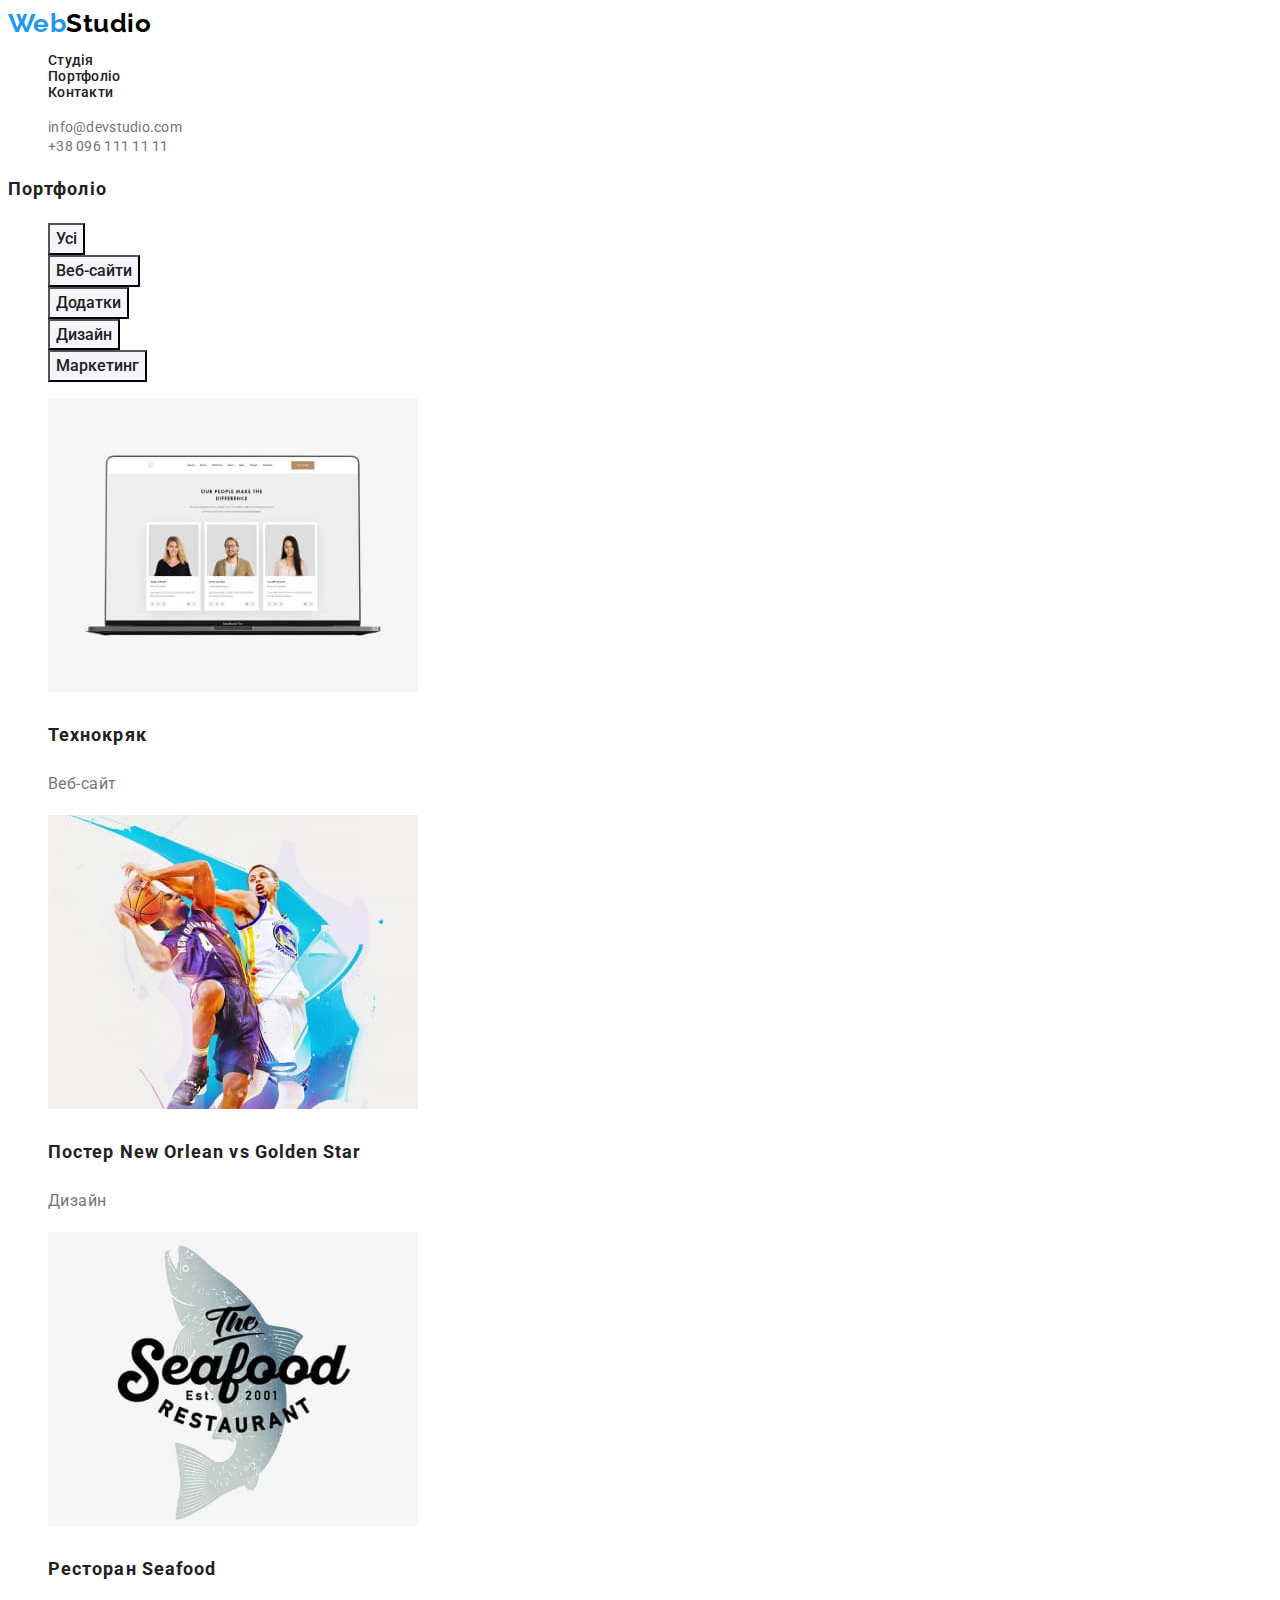
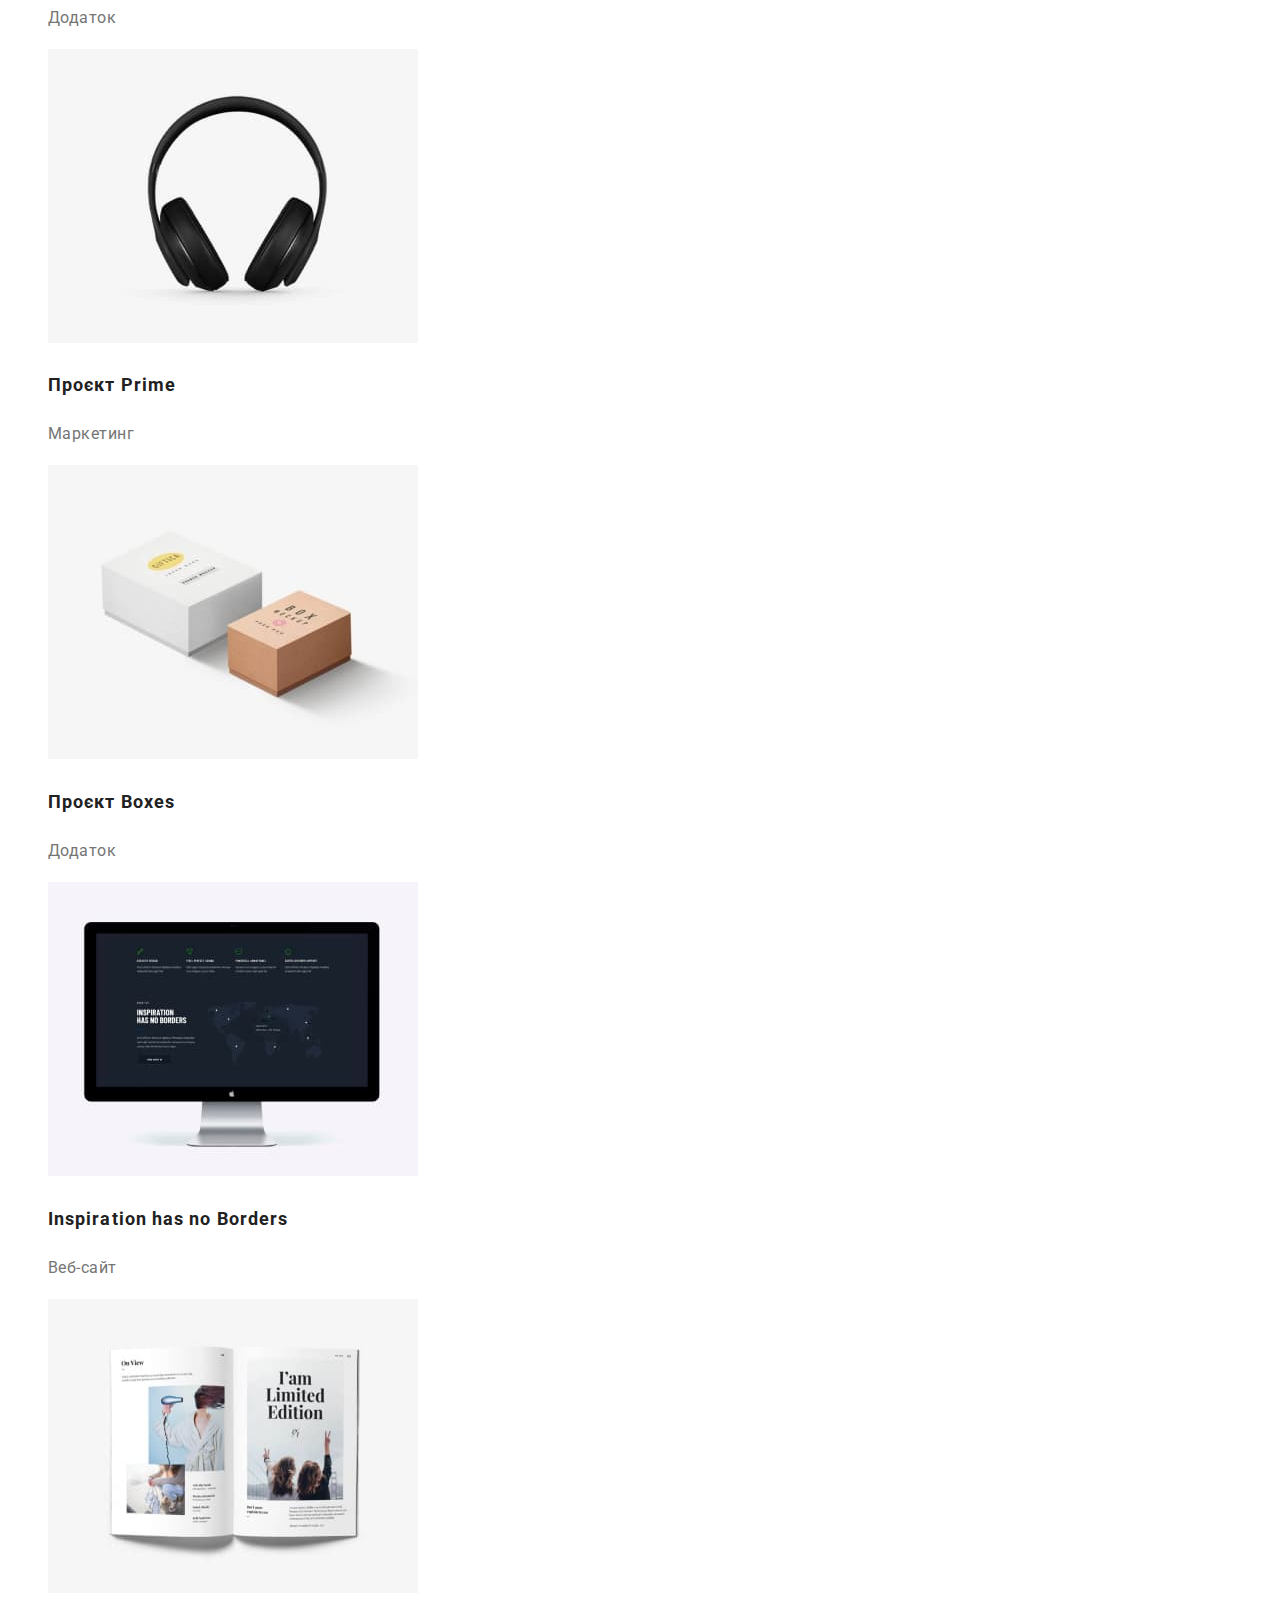
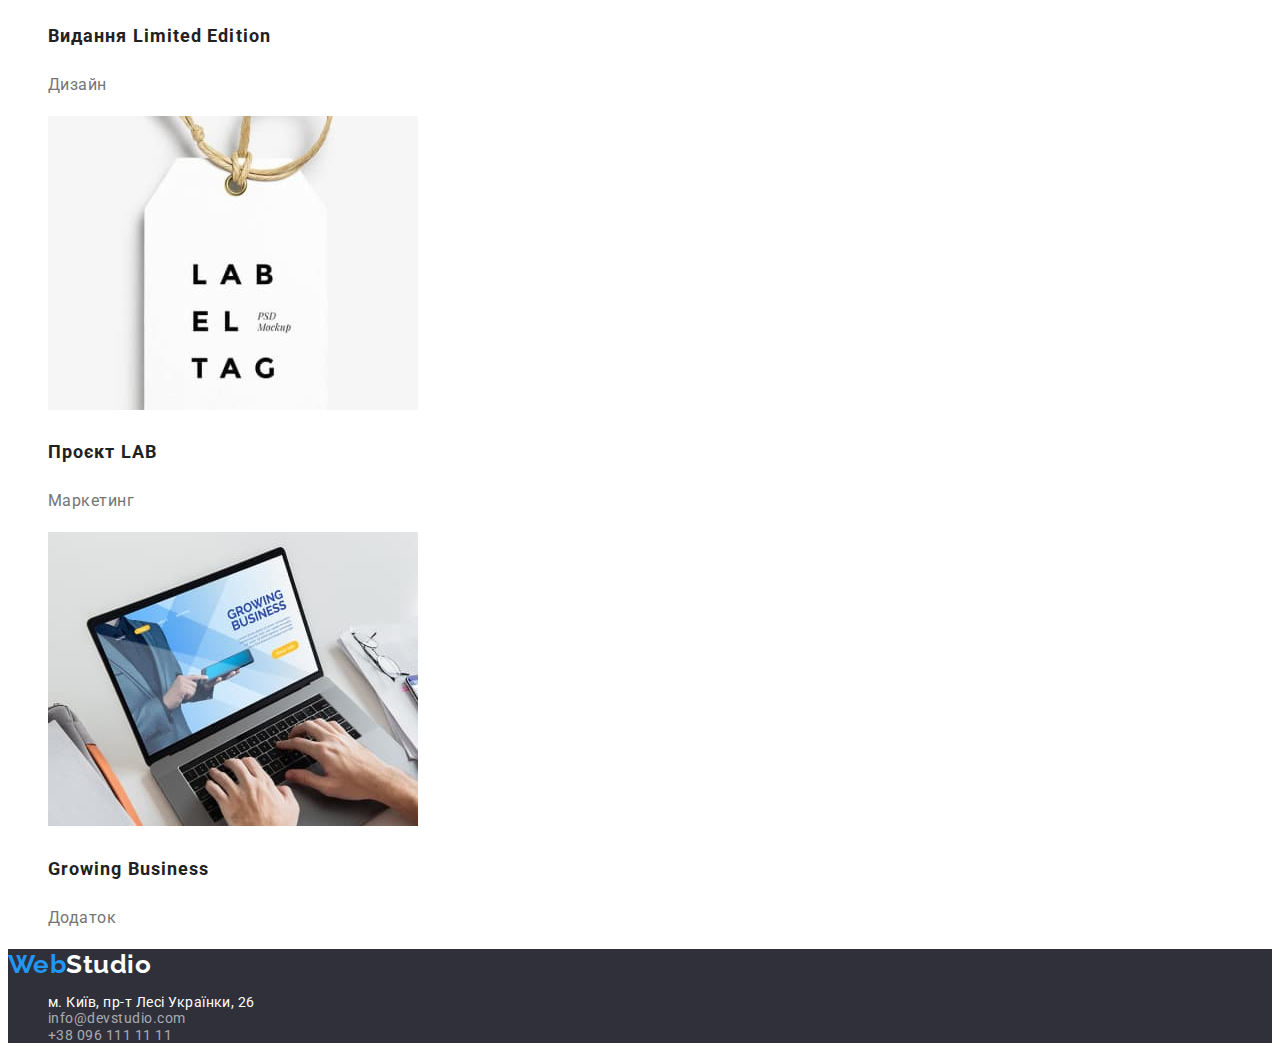
==== portfolio.html @ f053951d "creat" ====
<!DOCTYPE html>
<html lang="uk">

<head>
    <meta charset="UTF-8">
    <meta http-equiv="X-UA-Compatible" content="IE=edge">
    <meta name="viewport" content="width=device-width, initial-scale=1.0">
    <title>Portfolio</title>
    <link rel="preconnect" href="https://fonts.googleapis.com">
    <link rel="preconnect" href="https://fonts.gstatic.com" crossorigin>
    <link
        href="https://fonts.googleapis.com/css2?family=Montserrat:wght@400;700&family=Raleway:wght@700&family=Roboto:wght@400;500;700;900&display=swap"
        rel="stylesheet">
    <link rel="stylesheet" href="./css/styles.css">
</head>

<body>
    <header class="head">
        <a href="./index.html" class="link-logo link"> <span class="logo">Web</span>Studio</a>
        <nav class="nav">
            <ul class="list-style">
                <li> <a href="./index.html" class="link"> Студія </a> </li>
                <li> <a href="" class="link"> Портфоліо </a></li>
                <li> <a href="" class="link"> Контакти</a></li>
            </ul>
        </nav>
        <ul class="list-style">
            <li><a href="mailto:info@devstudio.com" class="link-header">info@devstudio.com</a></li>
            <li><a href="tel:+380961111111" class="link-header">+38 096 111 11 11</a></li>
        </ul>
    </header>
    <main>
        <h1 class="title-portfolio">Портфоліо</h1>
        <ul class="list-style">
            <li><button type="button" class="button-portfolio">Усі</button></li>
            <li><button type="button" class="button-portfolio">Веб-сайти</button></li>
            <li><button type="button" class="button-portfolio">Додатки</button></li>
            <li><button type="button" class="button-portfolio">Дизайн</button></li>
            <li><button type="button" class="button-portfolio">Маркетинг</button></li>
        </ul>
        <ul class="list-style">
            <li>
                <a  href="" class="portfolio-link">
                    <img src="./images/portfolio/portfolio-1.jpg" alt="ноутбук" width="370" height="294">
                    <h2 class="title-portfolio">Технокряк</h2>
                    <p> Веб-сайт</p>
                </a>
            </li>
            <li>
                <a href="" class="portfolio-link">
                    <img src="./images/portfolio/portfolio-2.jpg" alt="дві людини" width="370" height="294">
                    <h2 class="title-portfolio">Постер New Orlean vs Golden Star</h2>
                    <p>Дизайн</p>
                </a>
            </li>
            <li>
                <a href="" class="portfolio-link">
                    <img src="./images/portfolio/portfolio-3.jpg" alt="риба" width="370" height="294">
                    <h2 class="title-portfolio">Ресторан Seafood</h2>
                    <p>Додаток</p>
                </a>
            </li>
            <li>
                <a href="" class="portfolio-link">
                    <img src="./images/portfolio/portfolio-4.jpg" alt="наушники" width="370" height="294">
                   <h2 class="title-portfolio">Проєкт Prime</h2>
                    <p>Маркетинг</p>
                </a>
            </li>
            <li>
                <a href="" class="portfolio-link">
                    <img src="./images/portfolio/portfolio-5.jpg" alt="коробки" width="370" height="294">
                    <h2 class="title-portfolio">Проєкт Boxes</h2>
                    <p>Додаток</p>
                </a>
            </li>
            <li>
                <a href="" class="portfolio-link">
                    <img src="./images/portfolio/portfolio-6.jpg" alt="монітор" width="370" height="294">
                    <h2 lang="en" class="title-portfolio">Inspiration has no Borders</h2>
                    <p>Веб-сайт</p>
                </a>
            </li>
            <li>
                <a href="" class="portfolio-link">
                    <img src="./images/portfolio/portfolio-7.jpg" alt="книга" width="370" height="294">
                    <h2 lang="en" class="title-portfolio">Видання Limited Edition</h2>
                    <p>Дизайн</p>
                </a>
            </li>
            <li>
                <a href="" class="portfolio-link">
                    <img src="./images/portfolio/portfolio-8.jpg" alt="ярлик" width="370" height="294">
                    <h2 class="title-portfolio">Проєкт LAB</h2>
                    <p>Маркетинг</p>
                </a>
            </li>
            <li>
                <a href="" class="portfolio-link">
                    <img src="./images/portfolio/portfolio-9.jpg" alt="друкує на ноутбуці" width="370" height="294">
                    <h2 lang="en" class="title-portfolio">Growing Business</h2>
                    <p>Додаток</p>
                </a>
            </li>
        </ul>
    </main>
<footer class="footer">
    <a href="./index.html" class="footer-link link"> <span class="logo"> Web</span>Studio</a>
    <address class="address">
        <ul class="list-style">
            <li><a href="https://goo.gl/maps/CPtrU1FHBa2aNyZL9" target="_blank" rel="noopener noreferrer nofollow"
                    class="link">м. Київ, пр-т Лесі Українки, 26</a></li>
            <li><a href="mailto:info@devstudio.com" class="mailto-link link">info@devstudio.com</a></li>
            <li><a href="tel:+380961111111" class="tel-link link">+38 096 111 11 11</a></li>
        </ul>
    </address>
</footer>
</body>

</html>
---- css/styles.css ----
:root{
    --primary-text-color: #757575;
    --title-text-color: #212121;
    --accent-color: #2196F3;
    --second-background-color: #2F303A;
    --first-boby-color: #F5F5F5;
    --second-body-color: #F5F4FA;
    --white-color: #FFFFFF;
    --black-color: #000000;
}
body{
    font-family: 'Roboto', sans-serif;
    color: var(--primary-text-color);
    background-color: var(--white-color);
    letter-spacing: 0.03em;
}
.head{
    background-color: var(--white-color)
}
.link-header{
    text-decoration: none;
    color:var(--primary-text-color);
    font-size: 14px;
    line-height: 1.14;
    letter-spacing: 0.02em;

}
.link-header:hover,
.link-header:focus{
    color: var(--accent-color);
}
.link{
    text-decoration: none;
    color:inherit;
}
.link:hover{
    color: var(--accent-color);
}
.link:focus {
    color: var(--accent-color);
}
.link-logo{
    font-family: 'Raleway', sans-serif;
    font-weight: 700;
    font-size: 26px;
    line-height: 1.19;
    color: var(--black-color);
}
.nav{
    font-weight: 500;
    font-size: 14px;
    line-height: 1.14;
    letter-spacing: 0.02em;
    color: var(--title-text-color);
}

.logo{
    color: var(--accent-color);
}
.list-style {
    list-style: none;

}
.hero{
    background-color: var(--second-background-color);
    text-align: center;
    
}
.hero-title{
    color: var(--white-color);
    font-weight: 900;
    font-size: 44px;
    line-height: 1.34;
    text-align: center;
    letter-spacing: 0.06em;
    text-transform: uppercase;
}
.button{
    font-family: 'Roboto', sans-serif;
    font-weight: 700;
    font-size: 16px;
    line-height: 1.88;
    letter-spacing: 0.06em; 
    color: var(--white-color);
    background-color: var(--accent-color);
    box-shadow: 0px 4px 4px rgba(0, 0, 0, 0.15);
    cursor: pointer;
}
.button:hover, .button:focus{
    background-color:#188CE8;
}
.text{
    font-size: 14px;
    line-height: 1.17;
}
.team{
    background-color: var(--second-body-color);
}
.titles-team{
    color:var(--title-text-color);
    font-weight: 500;
    font-size: 16px;
    line-height: 1.19;
}

.profession{
    font-size: 16px;
    line-height: 1.19;
}
.title{
    color: var(--title-text-color);
    font-weight: 700;
    font-size: 36px;
    line-height: 1.16;
}
.titles{
    color: var(--title-text-color);
    font-weight: 700;
    font-size: 14px;
    line-height: 1.14;
    text-transform: uppercase;
}
.portfolio-link {
    text-decoration: none;
    color: var(--primary-text-color);
    font-size: 16px;
    line-height: 1.87;
}
.title-portfolio{
    font-weight: 700;
    font-size: 18px;
    line-height: 2;
    letter-spacing: 0.06em;
    color: var(--title-text-color);
}
.button-portfolio {
    font-family: 'Roboto', sans-serif;
    font-weight: 500;
    font-size: 16px;
    line-height: 1.62;
    background-color: var(--second-body-color);
    color: var(--title-text-color);
    cursor: pointer;
}
.button-portfolio:hover,
.button-portfolio:focus{
    background-color: var(--accent-color);
    color: var(--white-color);
}
.footer{
    background-color: var(--second-background-color);
    color: var(--white-color);
    font-size: 14px;
    line-height: 1.17;

}
.mailto-link,
.tel-link {
    
    text-decoration: none;
    color: rgba(255, 255, 255, 0.6);
}
.address{
    font-style: normal;
}
.footer-link{
    font-family: 'Raleway';
    font-weight: 700;
    font-size: 26px;
    line-height: 1.19;
}
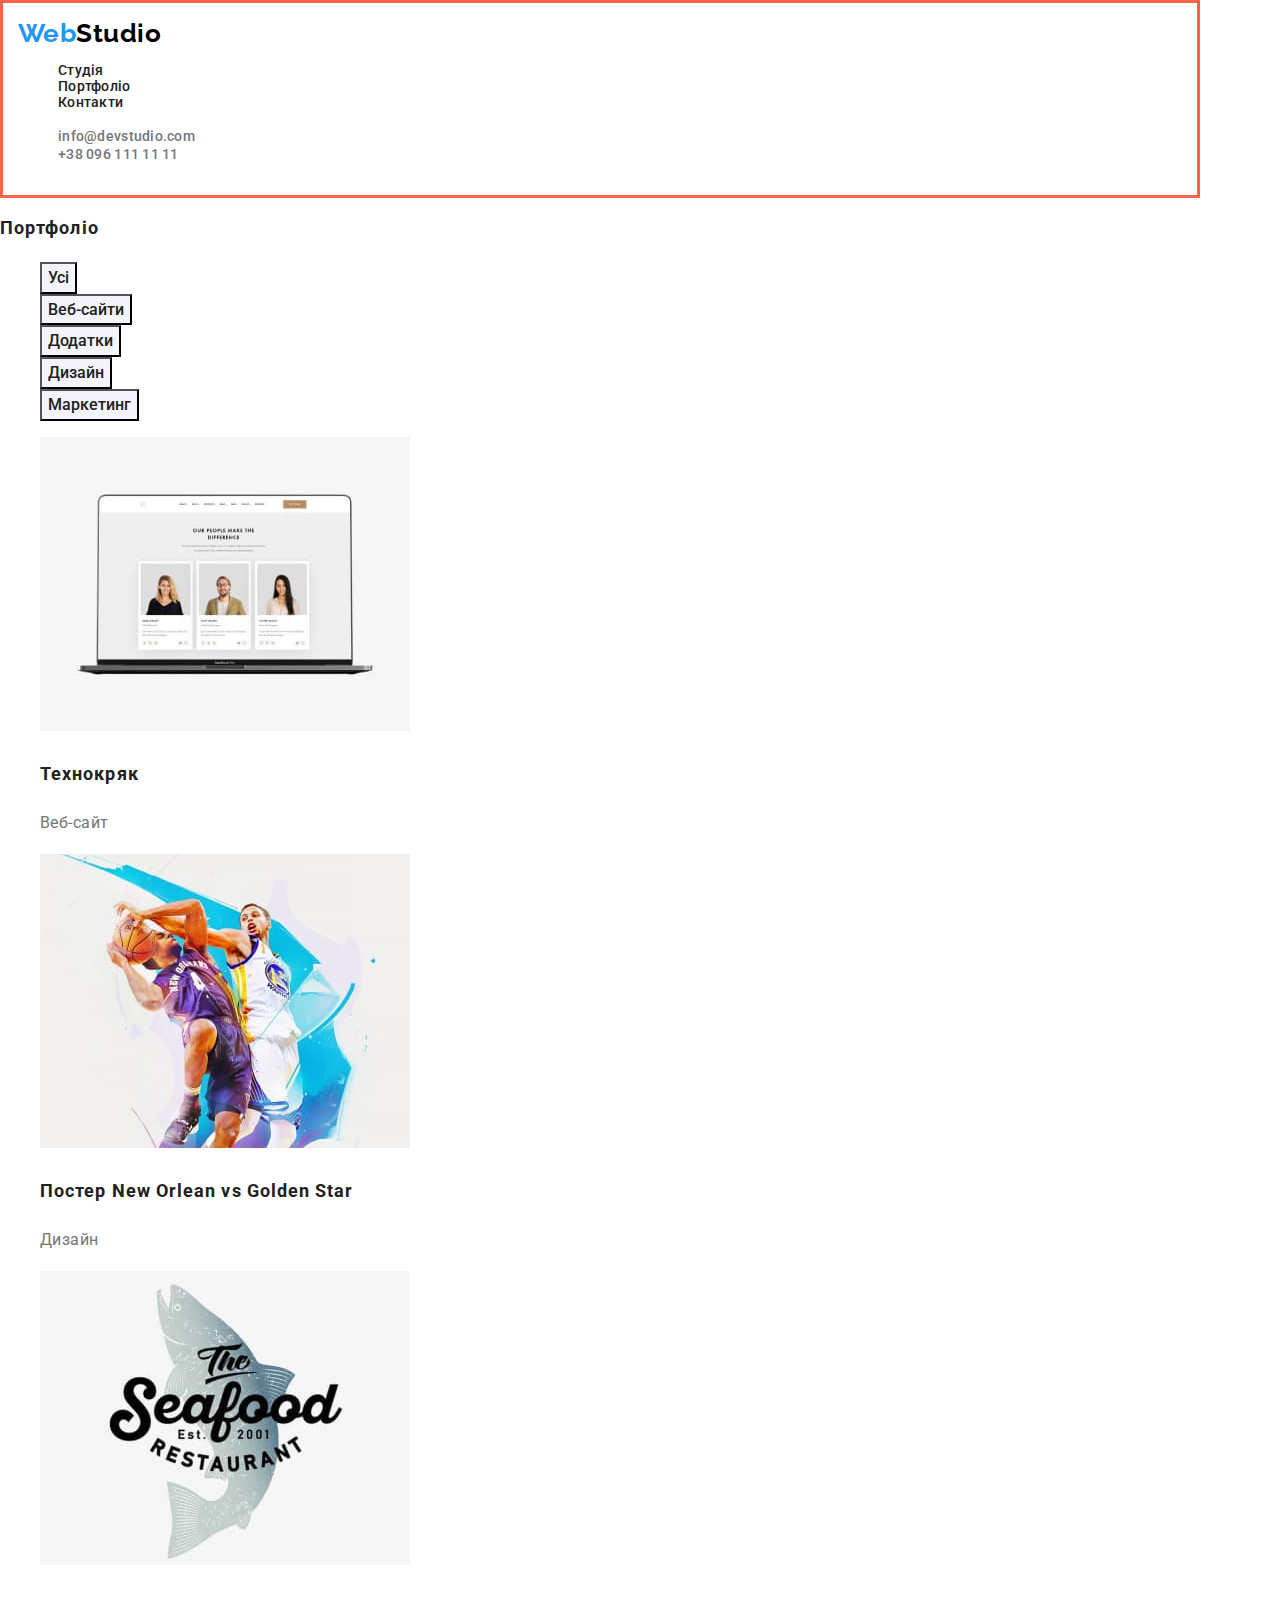
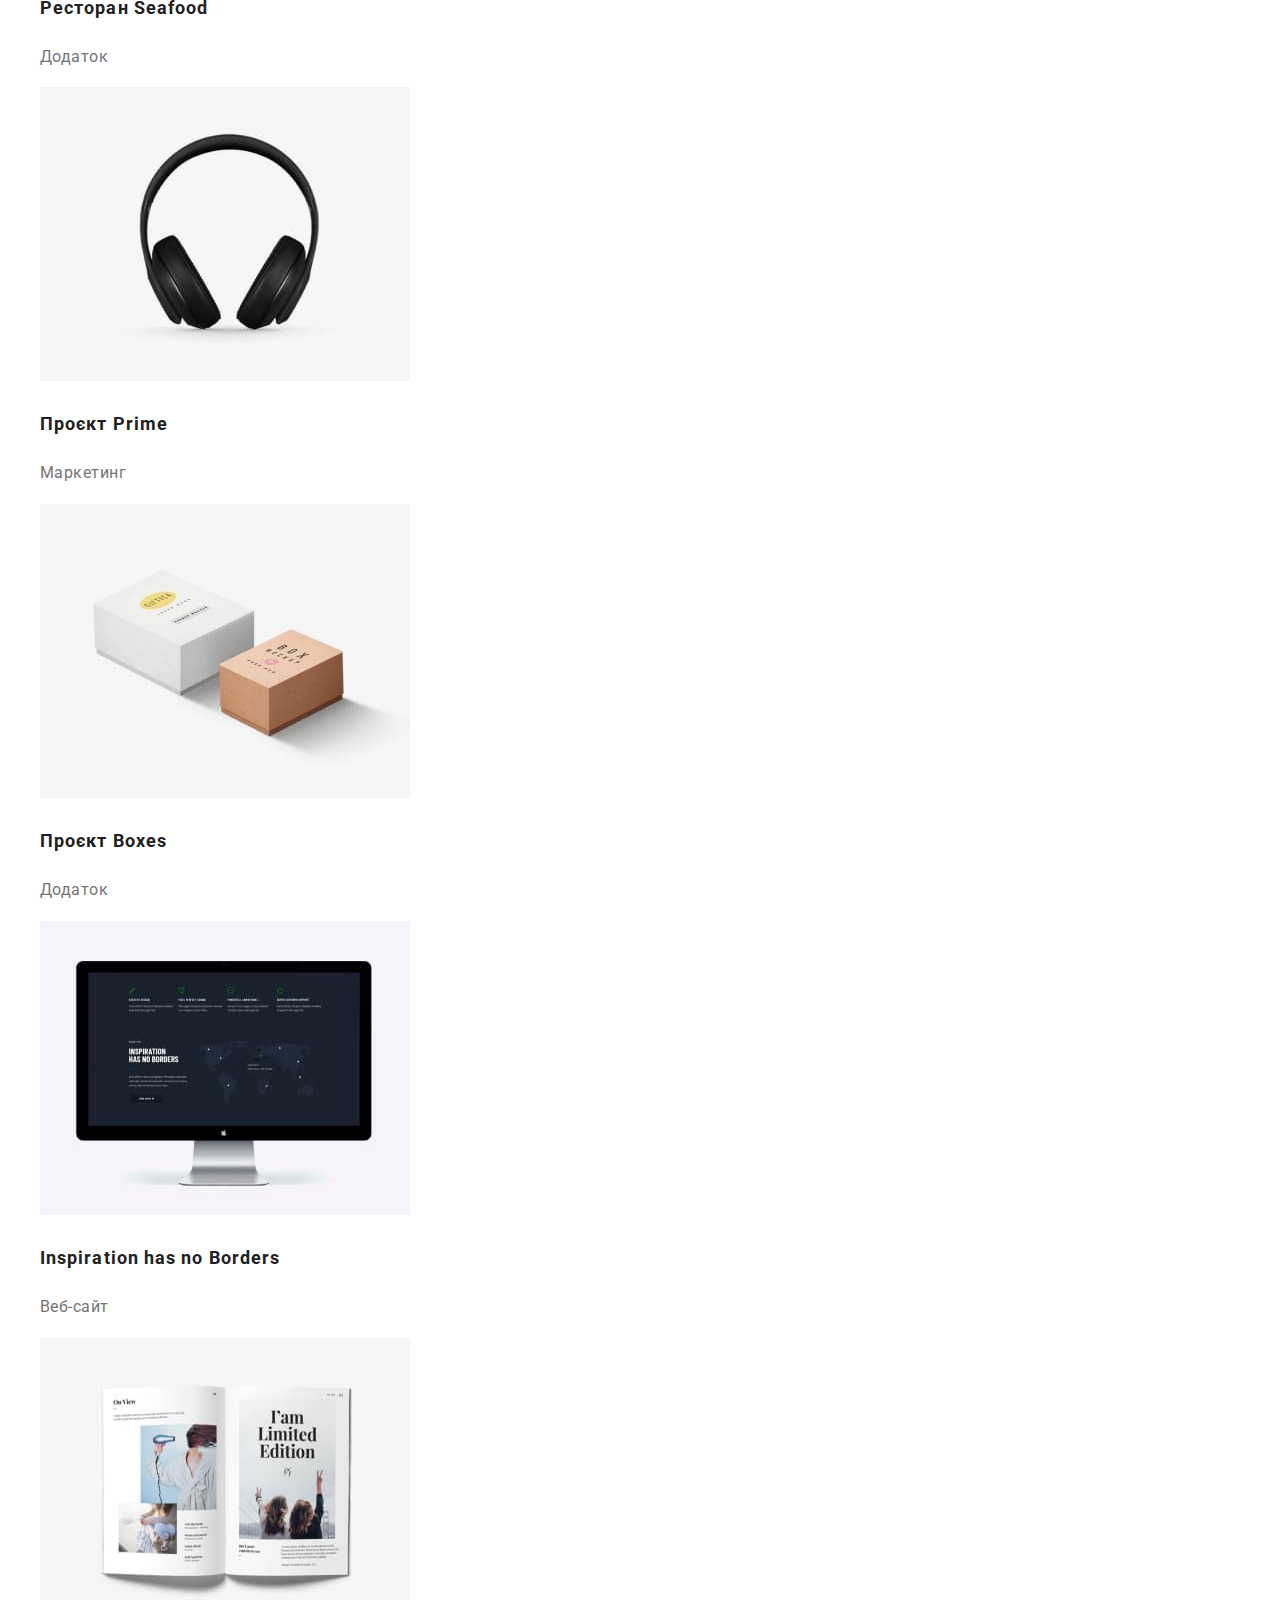
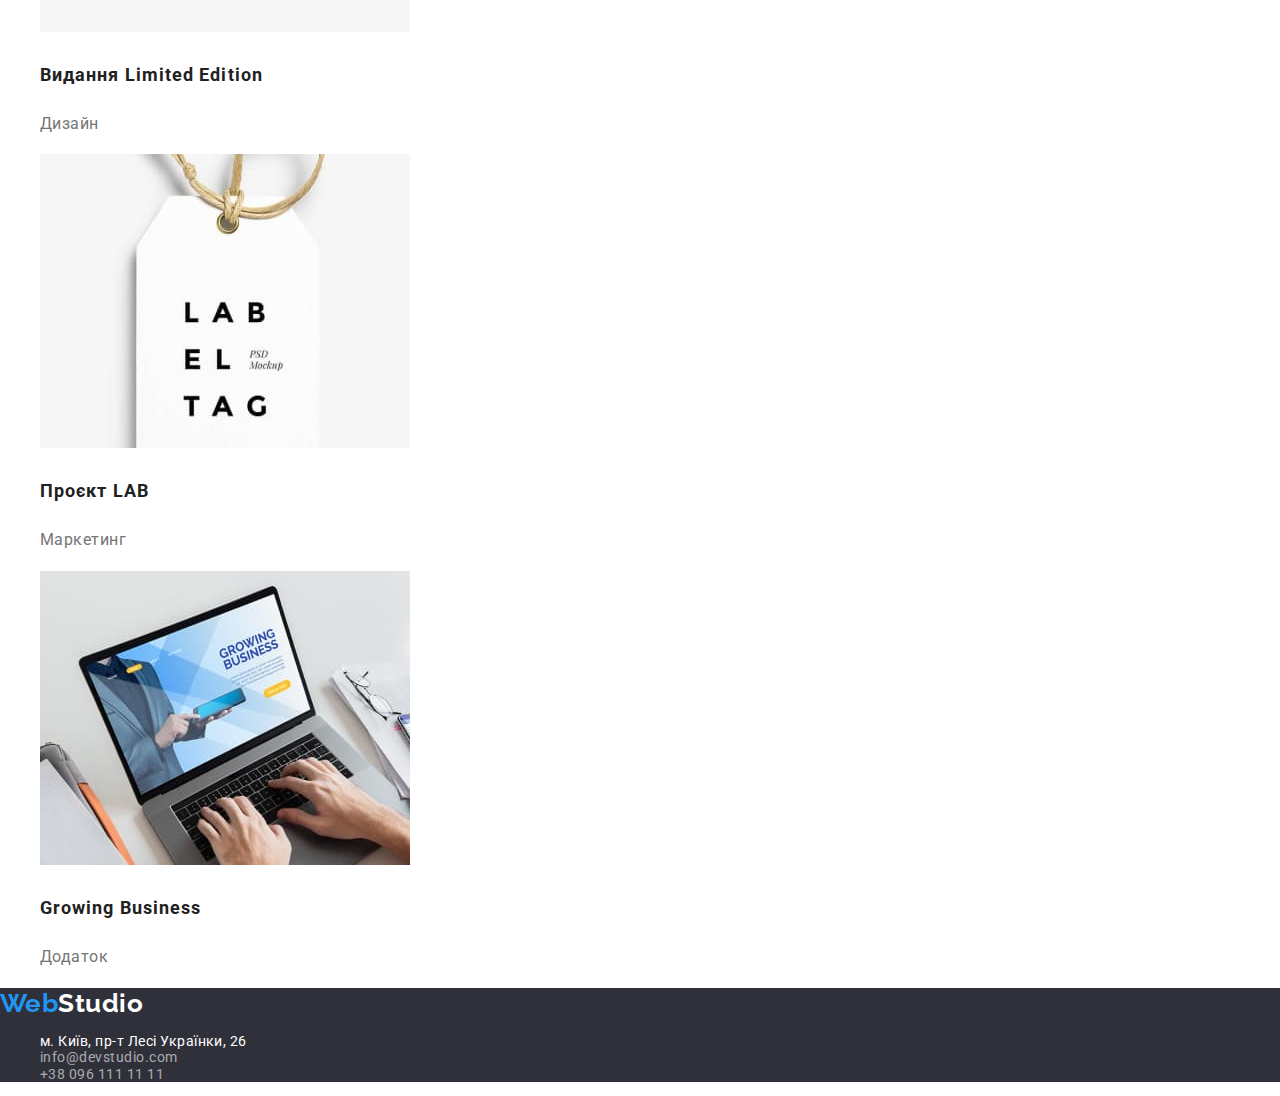
==== commit f6e6c628: "update" ====
--- a/portfolio.html
+++ b/portfolio.html
@@ -11,11 +11,12 @@
     <link
         href="https://fonts.googleapis.com/css2?family=Montserrat:wght@400;700&family=Raleway:wght@700&family=Roboto:wght@400;500;700;900&display=swap"
         rel="stylesheet">
+        <link rel="stylesheet" href="https://cdn.jsdelivr.net/npm/modern-normalize@1.1.0/modern-normalize.min.css">
     <link rel="stylesheet" href="./css/styles.css">
 </head>
 
 <body>
-    <header class="head">
+    <header class="head container">
         <a href="./index.html" class="link-logo link"> <span class="logo">Web</span>Studio</a>
         <nav class="nav">
             <ul class="list-style">
--- a/css/styles.css
+++ b/css/styles.css
@@ -15,7 +15,14 @@
     letter-spacing: 0.03em;
 }
 .head{
-    background-color: var(--white-color)
+    background-color: var(--white-color);
+    font-weight: 500;
+}
+.container{
+    width: 1200px;
+    padding: 15px;
+    /* display: flex; */
+    border: solid 3px tomato;
 }
 .link-header{
     text-decoration: none;
@@ -47,13 +54,20 @@
     color: var(--black-color);
 }
 .nav{
+
     font-weight: 500;
     font-size: 14px;
     line-height: 1.14;
     letter-spacing: 0.02em;
     color: var(--title-text-color);
 }
+.navigation{
+    display: flex;
 
+}
+.nav-list{
+
+}
 .logo{
     color: var(--accent-color);
 }
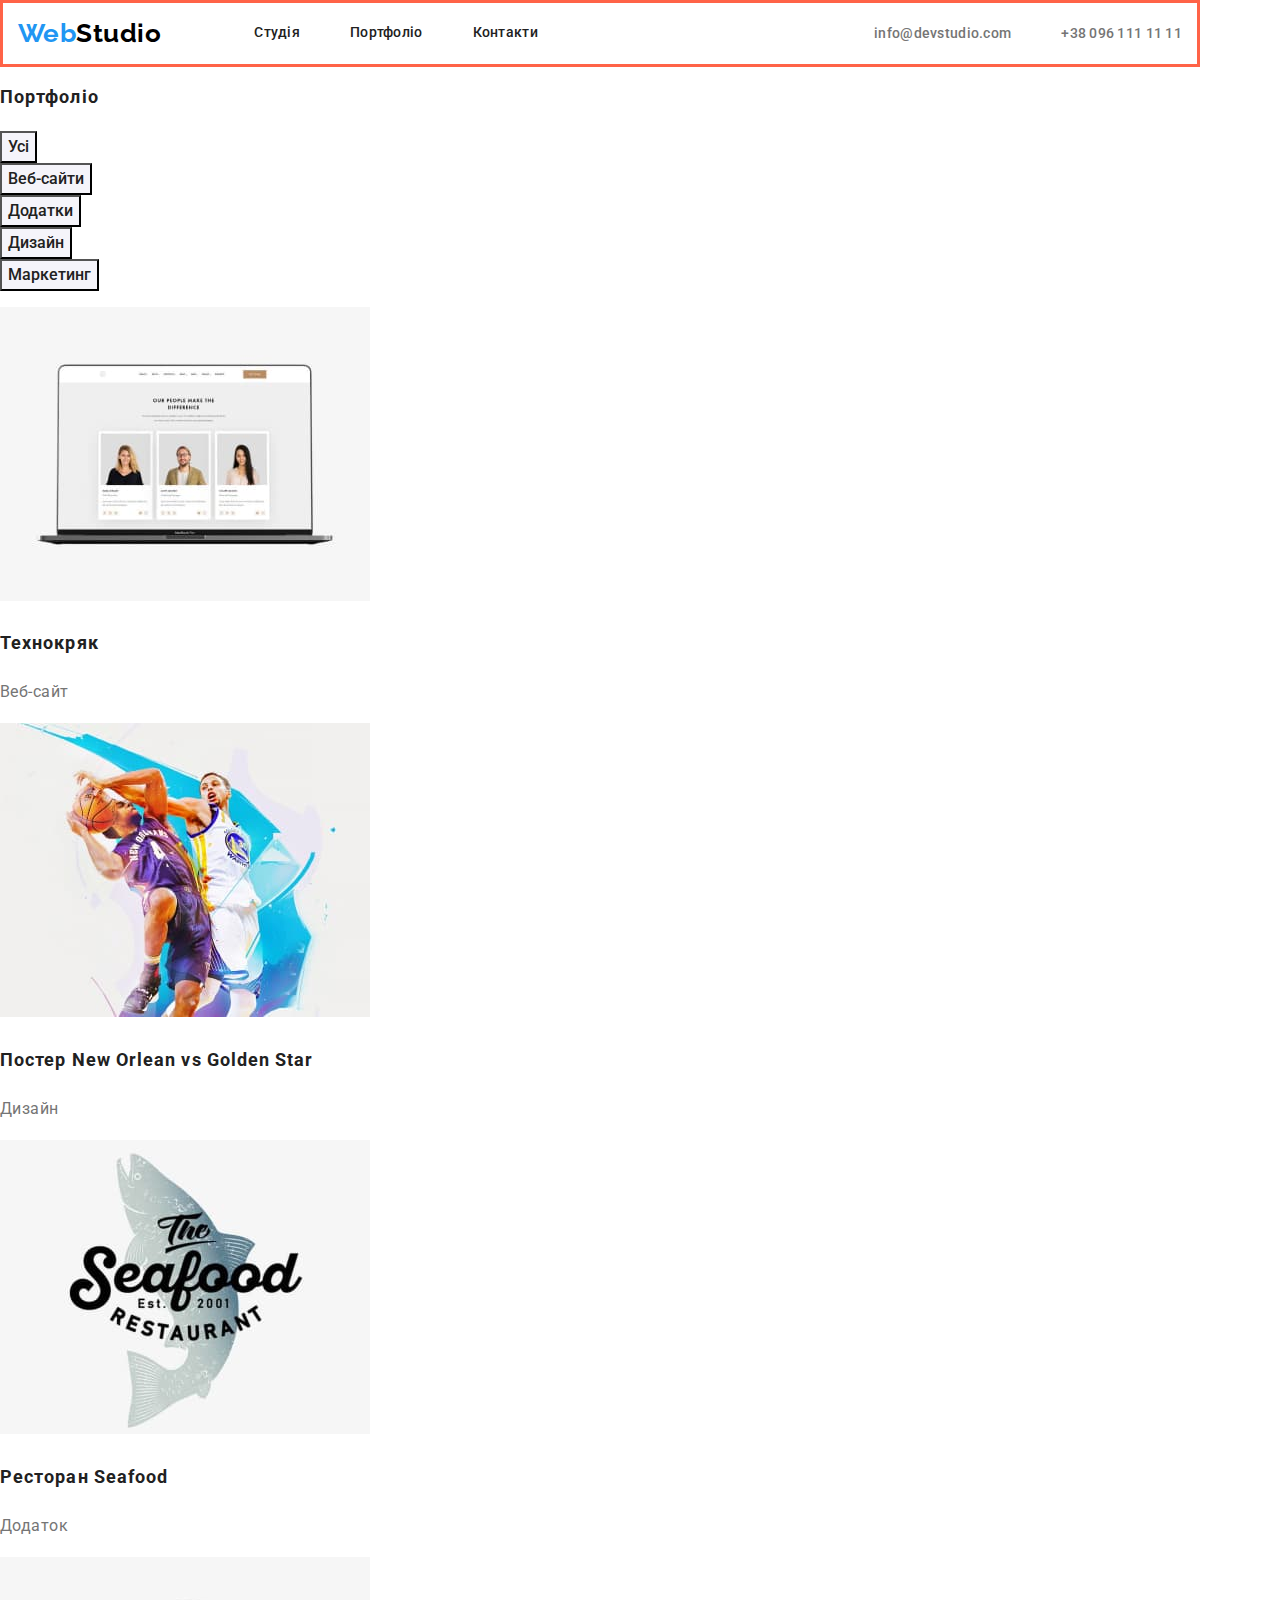
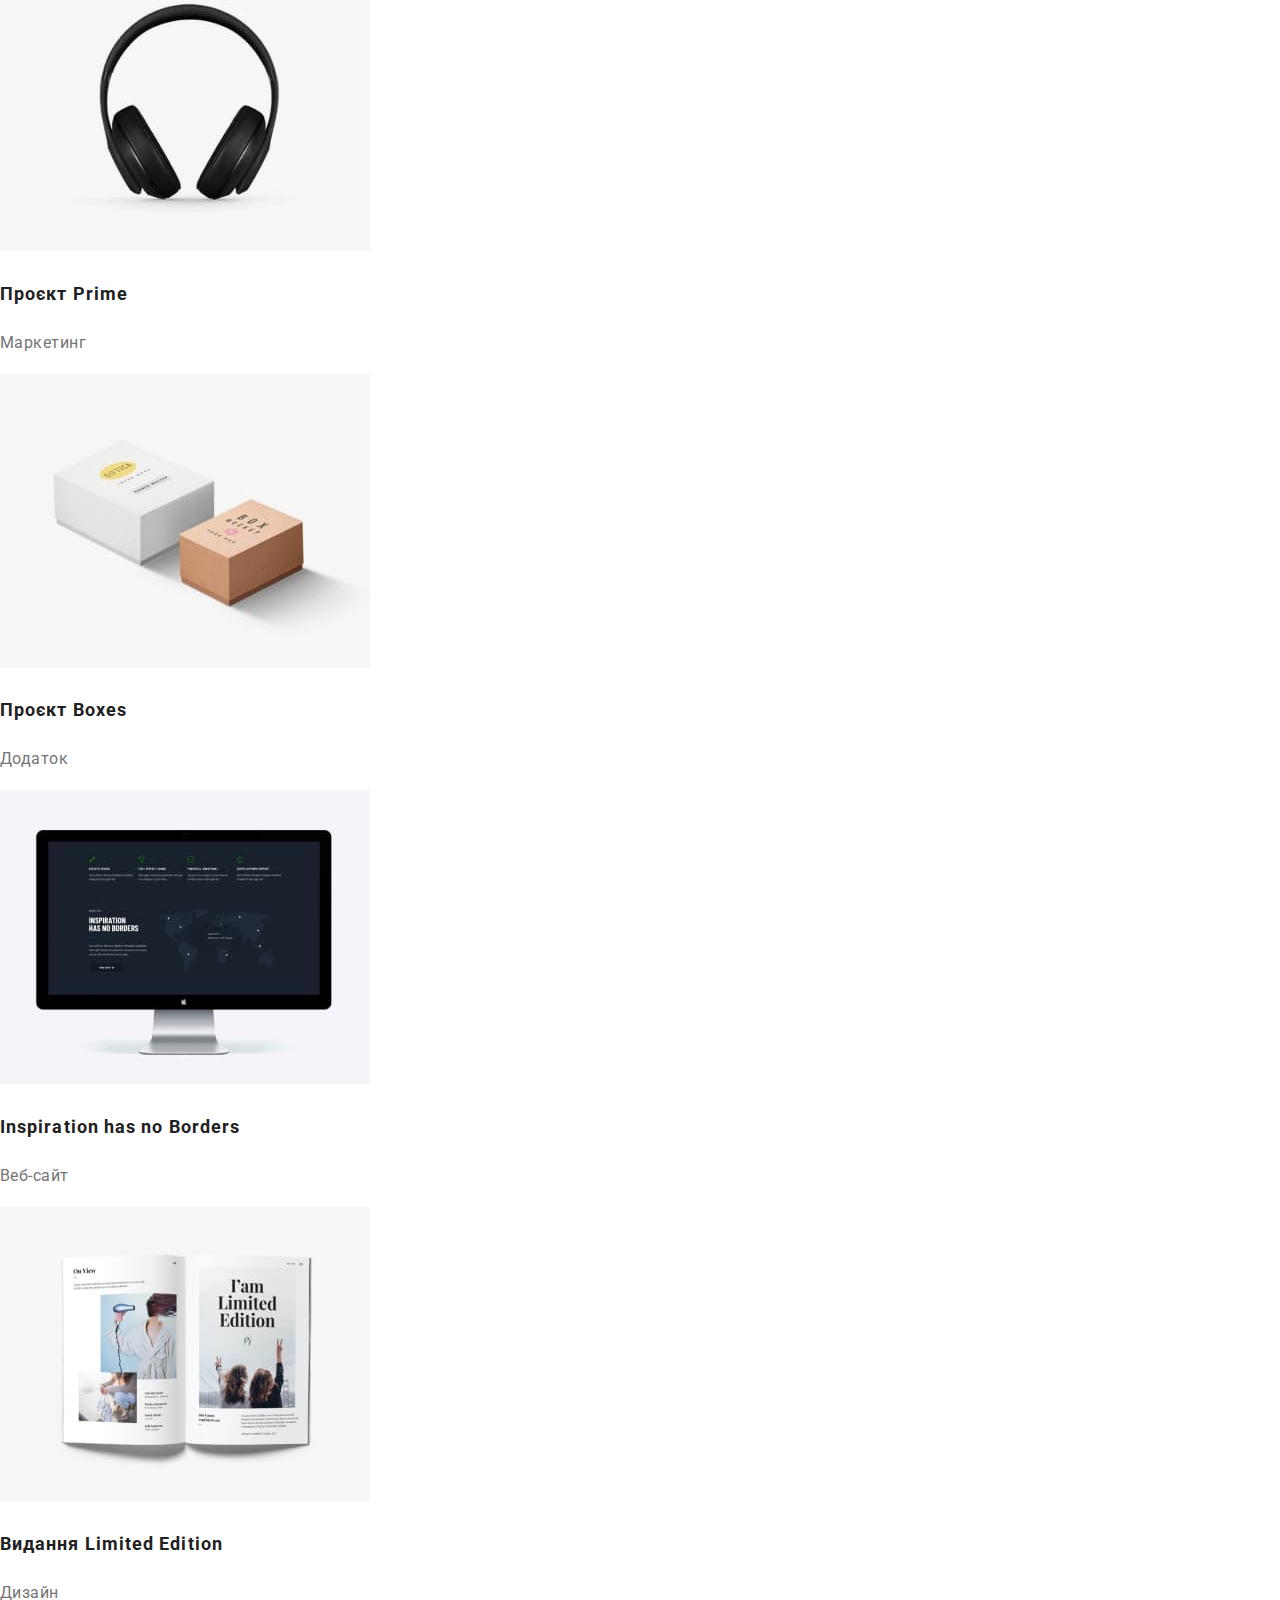
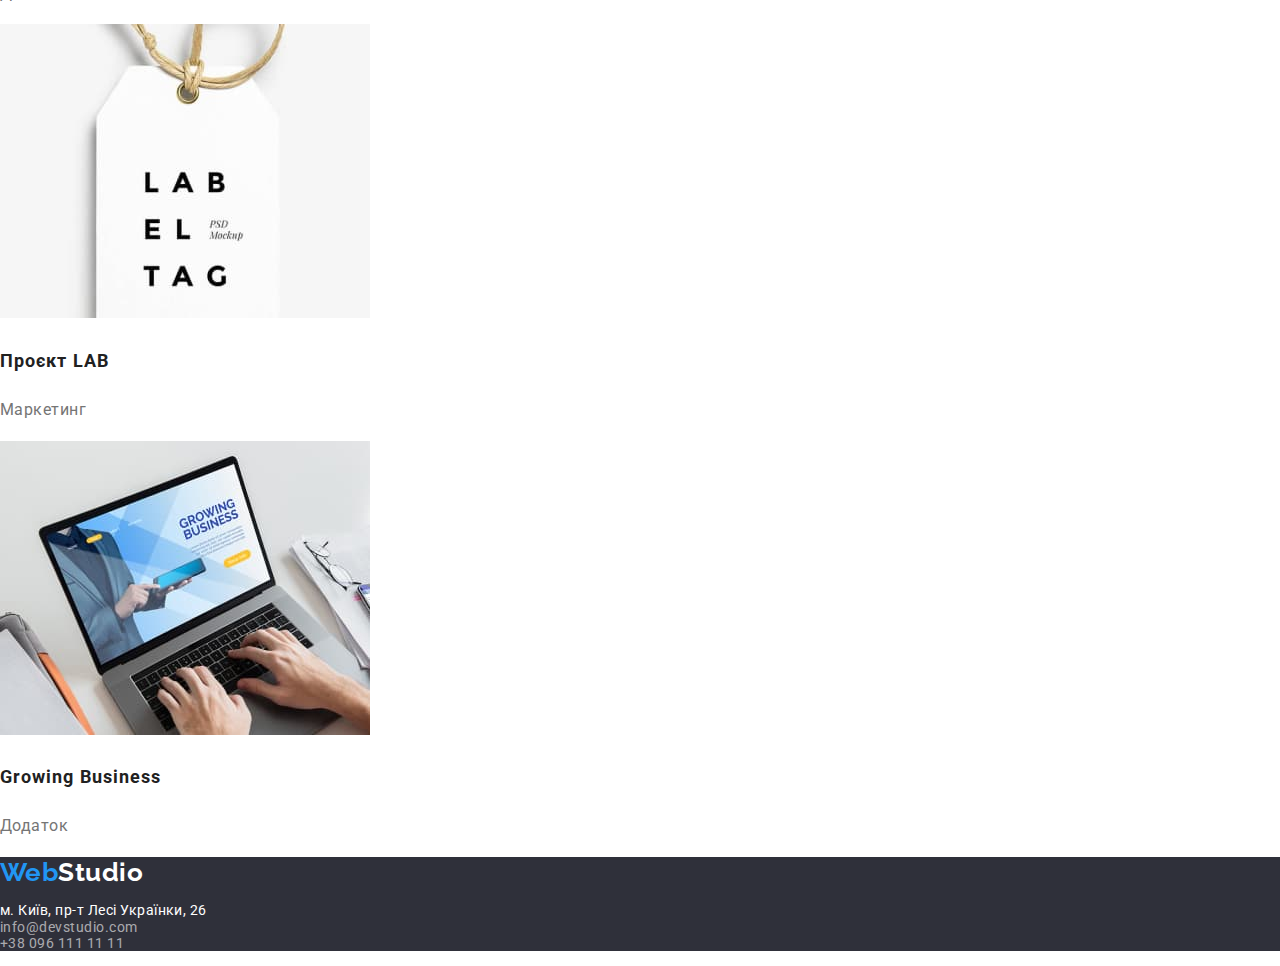
==== commit fd03b9e2: "update" ====
--- a/portfolio.html
+++ b/portfolio.html
@@ -19,15 +19,15 @@
     <header class="head container">
         <a href="./index.html" class="link-logo link"> <span class="logo">Web</span>Studio</a>
         <nav class="nav">
-            <ul class="list-style">
-                <li> <a href="./index.html" class="link"> Студія </a> </li>
-                <li> <a href="" class="link"> Портфоліо </a></li>
-                <li> <a href="" class="link"> Контакти</a></li>
+            <ul class="list-style navigation">
+                <li class="nav-list"> <a href="./index.html" class="link"> Студія </a> </li>
+                <li class="nav-list"> <a href="./portfolio.html" class="link"> Портфоліо </a></li>
+                <li class="nav-list"> <a href="" class="link"> Контакти</a></li>
             </ul>
         </nav>
-        <ul class="list-style">
-            <li><a href="mailto:info@devstudio.com" class="link-header">info@devstudio.com</a></li>
-            <li><a href="tel:+380961111111" class="link-header">+38 096 111 11 11</a></li>
+        <ul class="list-style header">
+            <li class="contact"><a href="mailto:info@devstudio.com" class="link-header">info@devstudio.com</a></li>
+            <li class="contact"><a href="tel:+380961111111" class="link-header">+38 096 111 11 11</a></li>
         </ul>
     </header>
     <main>
--- a/css/styles.css
+++ b/css/styles.css
@@ -17,12 +17,19 @@
 .head{
     background-color: var(--white-color);
     font-weight: 500;
+
+    display: flex;
 }
 .container{
     width: 1200px;
-    padding: 15px;
-    /* display: flex; */
+    padding-left: 15px;
+    padding-right: 15px;
     border: solid 3px tomato;
+    align-items: center;
+}
+.section{
+    padding-top: 94px;
+    padding-bottom: 94px;
 }
 .link-header{
     text-decoration: none;
@@ -32,6 +39,17 @@
     letter-spacing: 0.02em;
 
 }
+.header{
+    display: flex;
+    padding: 0px;
+    margin: 0px;
+    margin-left: auto;
+    
+    
+}
+.contact+.contact{
+    margin-left: 50px;
+}
 .link-header:hover,
 .link-header:focus{
     color: var(--accent-color);
@@ -39,6 +57,8 @@
 .link{
     text-decoration: none;
     color:inherit;
+    padding-top: 15px;
+    padding-bottom: 15px;
 }
 .link:hover{
     color: var(--accent-color);
@@ -47,6 +67,7 @@
     color: var(--accent-color);
 }
 .link-logo{
+    margin-right: 93px;
     font-family: 'Raleway', sans-serif;
     font-weight: 700;
     font-size: 26px;
@@ -63,21 +84,25 @@
 }
 .navigation{
     display: flex;
-
-}
-.nav-list{
-
+    padding-left: 0px;
+    margin: 0px;
+}
+.nav-list:not(:last-child){
+margin-right: 50px;
 }
 .logo{
     color: var(--accent-color);
 }
 .list-style {
     list-style: none;
+    padding-left: 0px;
 
 }
 .hero{
     background-color: var(--second-background-color);
-    text-align: center;
+    display: flex;
+    flex-direction: column;
+    
     
 }
 .hero-title{
@@ -85,9 +110,12 @@
     font-weight: 900;
     font-size: 44px;
     line-height: 1.34;
-    text-align: center;
     letter-spacing: 0.06em;
     text-transform: uppercase;
+    text-align: center;
+
+    margin: 0px;
+    width: 696px;
 }
 .button{
     font-family: 'Roboto', sans-serif;
@@ -99,13 +127,35 @@
     background-color: var(--accent-color);
     box-shadow: 0px 4px 4px rgba(0, 0, 0, 0.15);
     cursor: pointer;
+    border: 0;
+    border-radius: 4px;
+    padding: 10px 32px;
 }
 .button:hover, .button:focus{
     background-color:#188CE8;
 }
+.visually-hidden {
+    position: absolute;
+    white-space: nowrap;
+    width: 1px;
+    height: 1px;
+    overflow: hidden;
+    border: 0;
+    padding: 0;
+    clip: rect(0 0 0 0);
+    clip-path: inset(50%);
+    margin: -1px;}
 .text{
     font-size: 14px;
     line-height: 1.17;
+    margin: 0px;
+}
+.benefits+ .benefits{
+margin-left: 30px;
+}
+.first-section{
+    display: flex;
+    margin: 0px;
 }
 .team{
     background-color: var(--second-body-color);
@@ -126,6 +176,7 @@
     font-weight: 700;
     font-size: 36px;
     line-height: 1.16;
+    margin: 0px;
 }
 .titles{
     color: var(--title-text-color);
@@ -133,6 +184,9 @@
     font-size: 14px;
     line-height: 1.14;
     text-transform: uppercase;
+     
+    margin-top: 0px;
+    margin-bottom: 10px;
 }
 .portfolio-link {
     text-decoration: none;
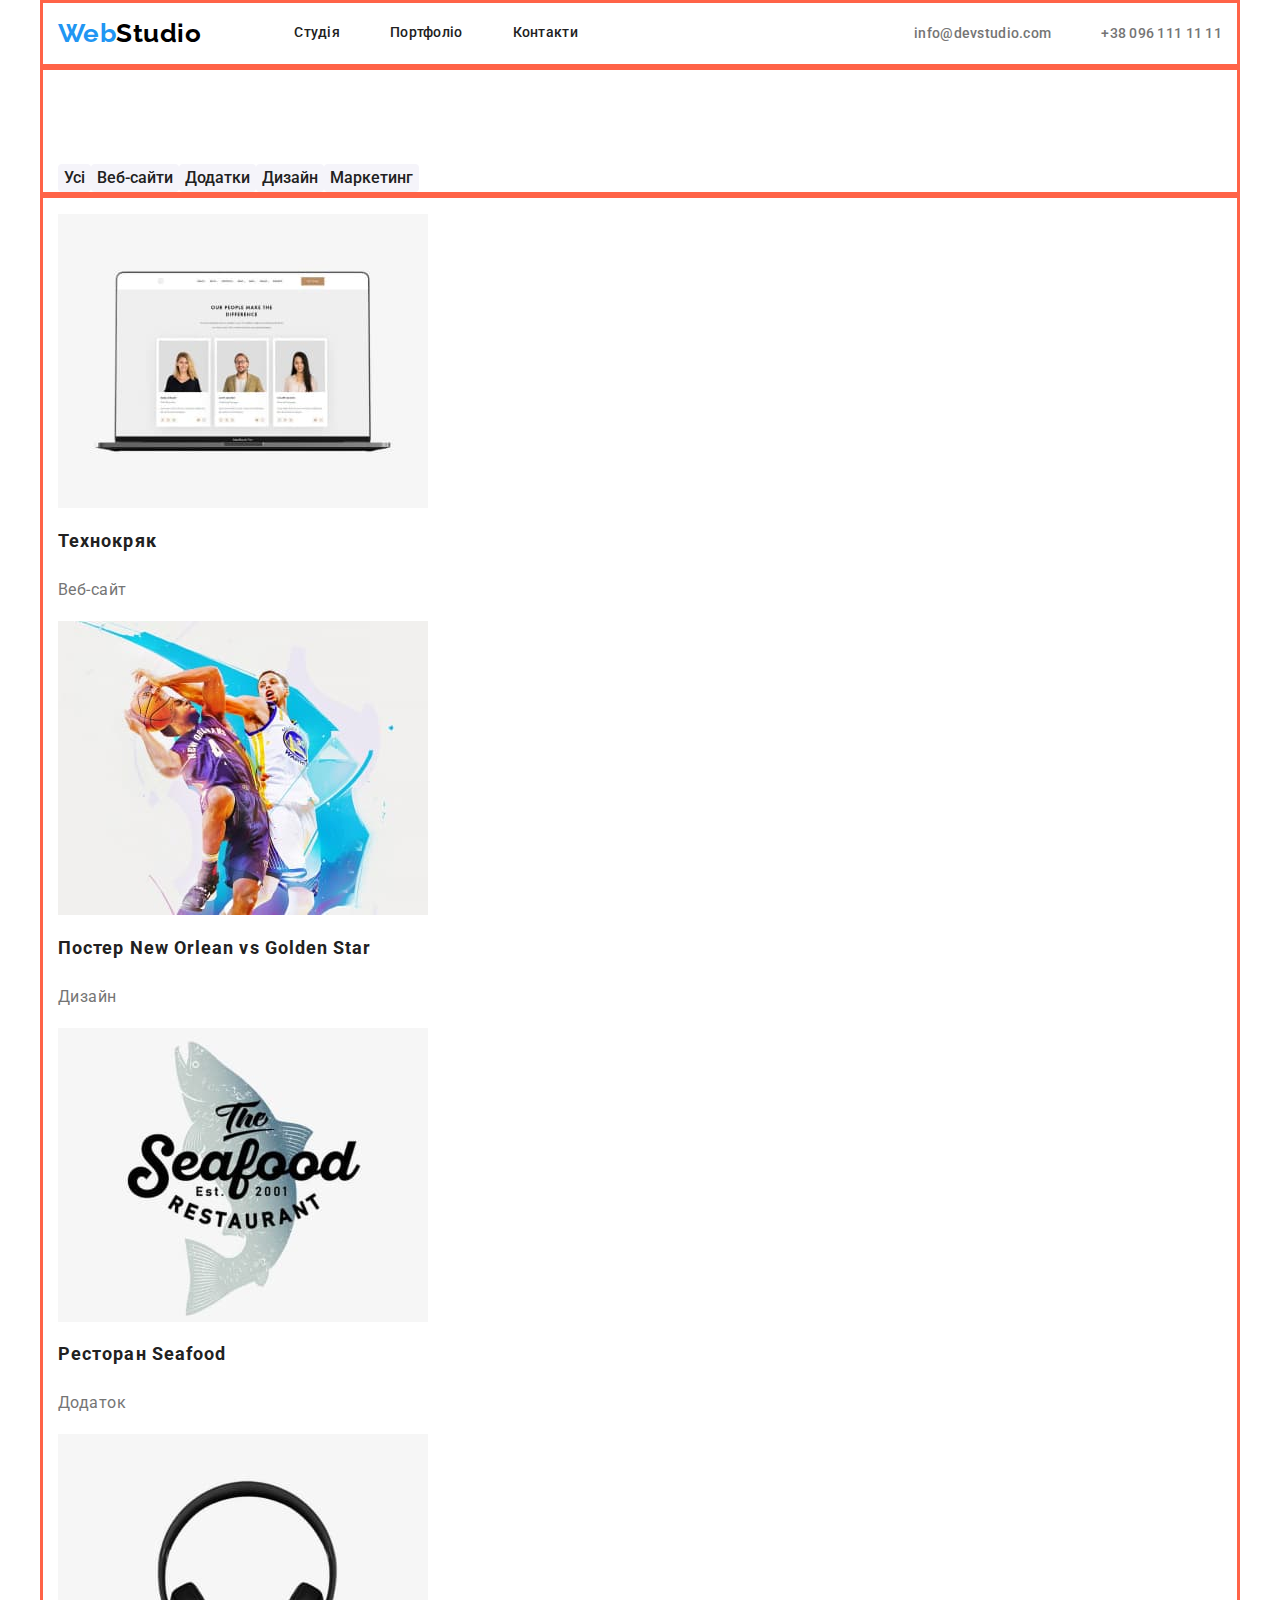
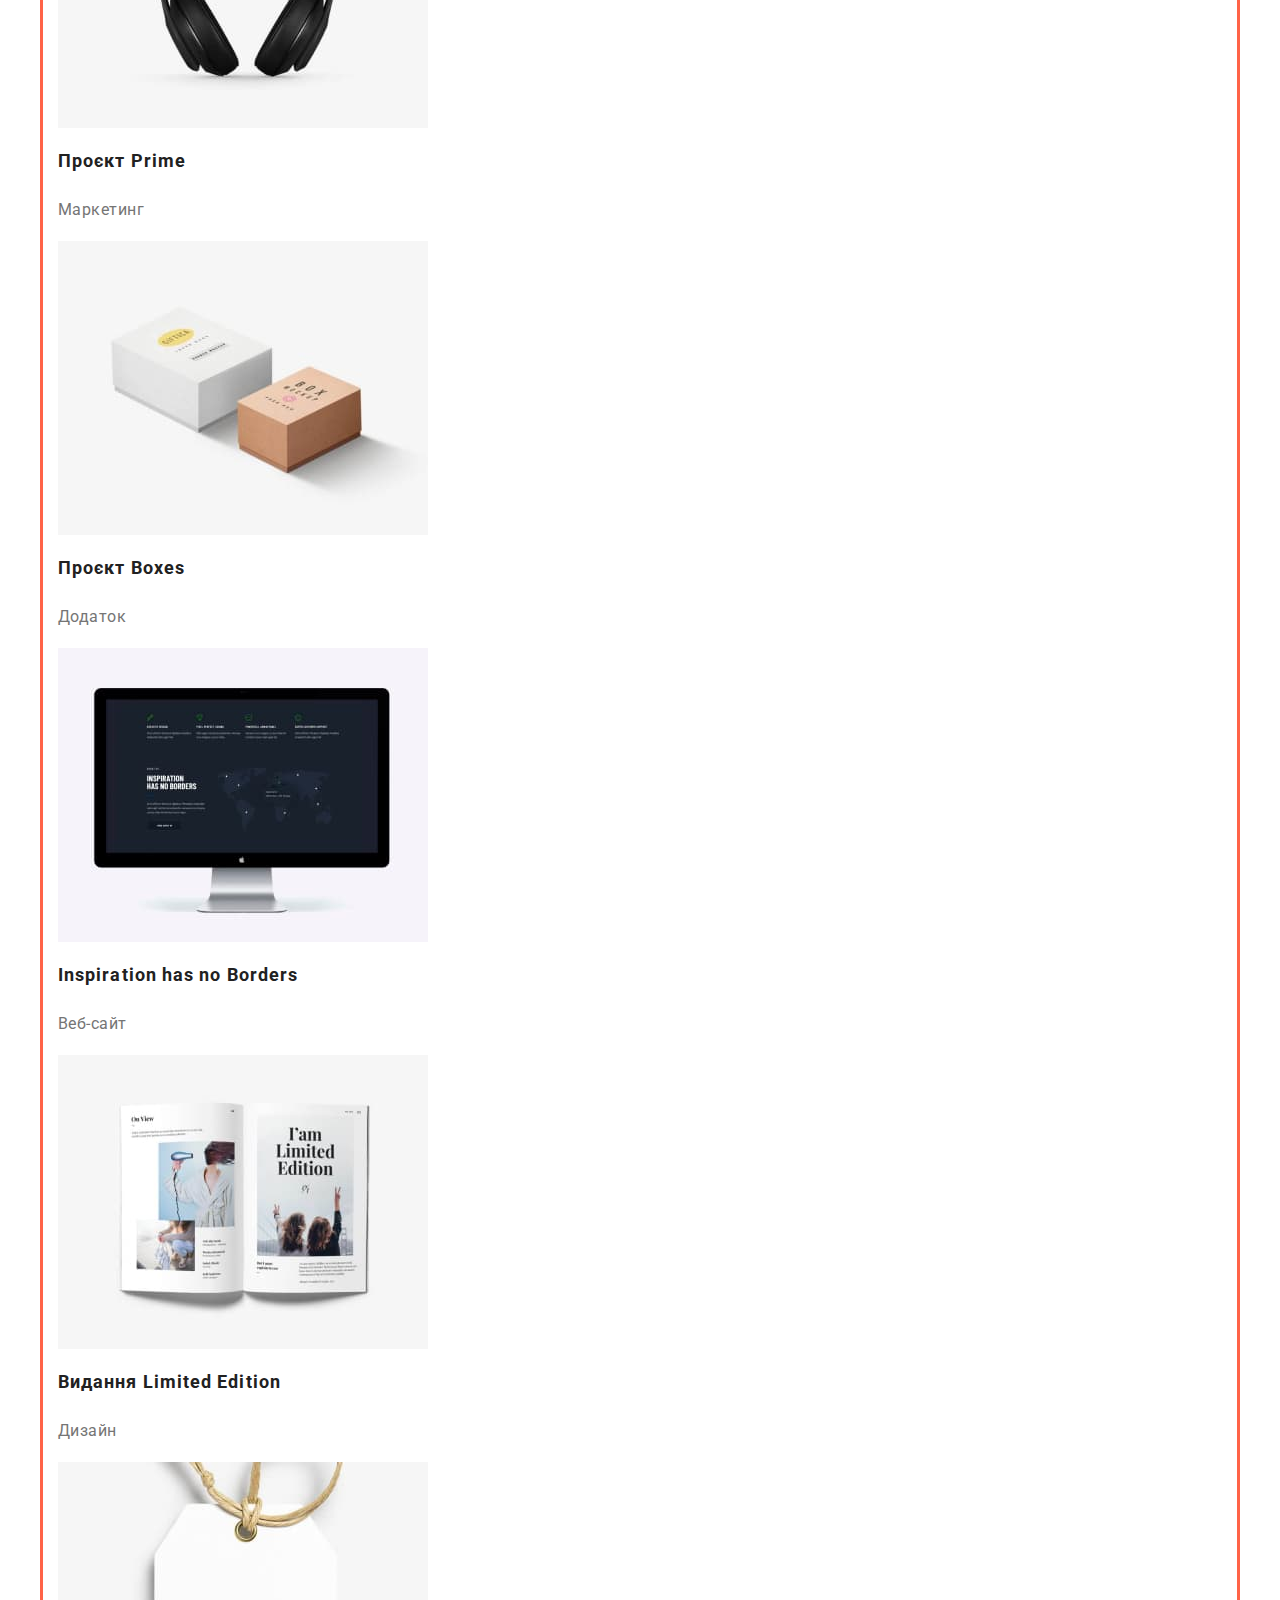
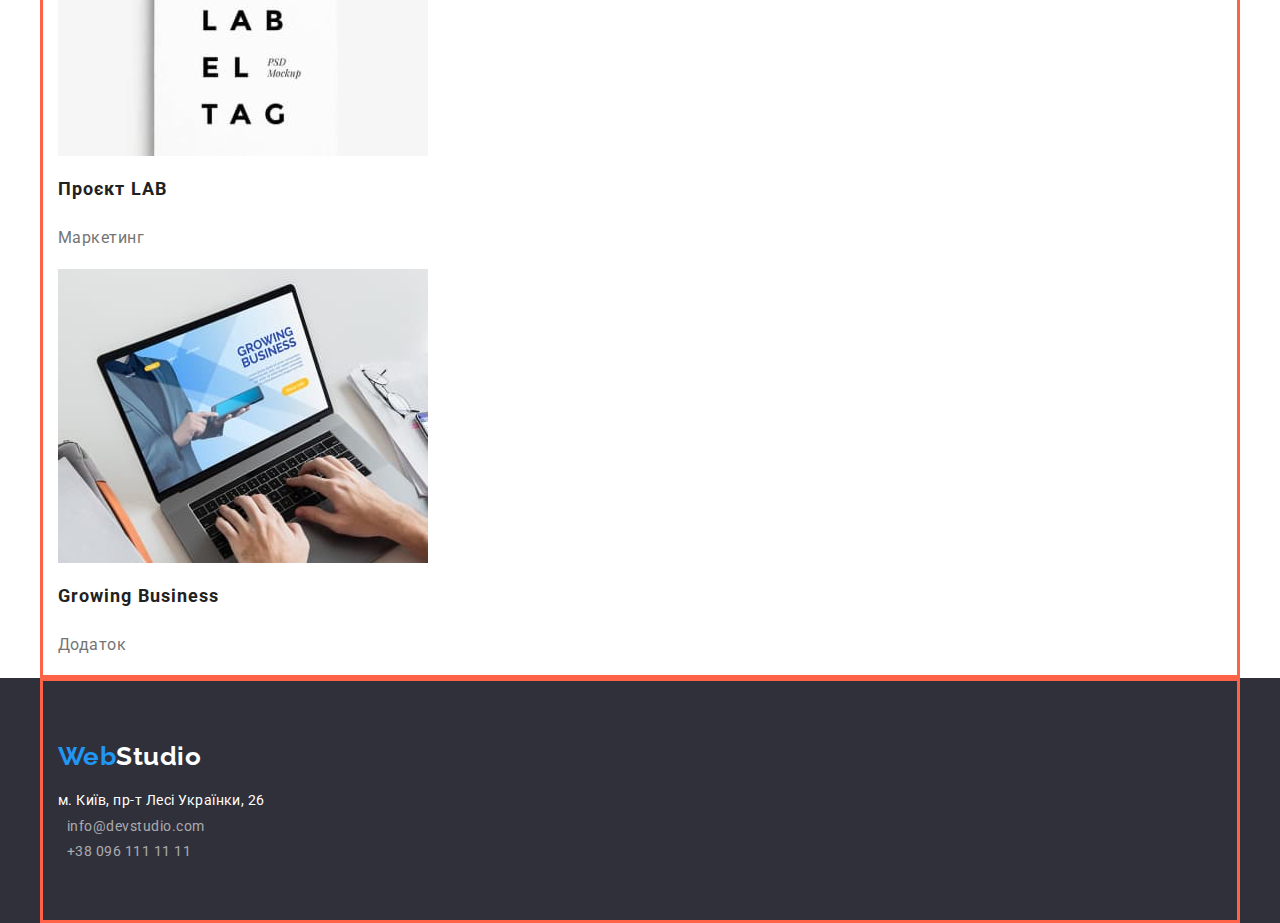
==== commit 7b3b1c3a: "finishted index.html" ====
--- a/portfolio.html
+++ b/portfolio.html
@@ -31,18 +31,20 @@
         </ul>
     </header>
     <main>
-        <h1 class="title-portfolio">Портфоліо</h1>
-        <ul class="list-style">
+        <h1 class="visually-hidden">Портфоліо</h1>
+        <div class="container">
+            <ul class="list-style-portfolio">
             <li><button type="button" class="button-portfolio">Усі</button></li>
             <li><button type="button" class="button-portfolio">Веб-сайти</button></li>
             <li><button type="button" class="button-portfolio">Додатки</button></li>
             <li><button type="button" class="button-portfolio">Дизайн</button></li>
             <li><button type="button" class="button-portfolio">Маркетинг</button></li>
-        </ul>
+        </ul></div>
+        <div class="container">
         <ul class="list-style">
             <li>
                 <a  href="" class="portfolio-link">
-                    <img src="./images/portfolio/portfolio-1.jpg" alt="ноутбук" width="370" height="294">
+                    <img  src="./images/portfolio/portfolio-1.jpg" alt="ноутбук" width="370" height="294">
                     <h2 class="title-portfolio">Технокряк</h2>
                     <p> Веб-сайт</p>
                 </a>
@@ -56,42 +58,42 @@
             </li>
             <li>
                 <a href="" class="portfolio-link">
-                    <img src="./images/portfolio/portfolio-3.jpg" alt="риба" width="370" height="294">
+                    <img  src="./images/portfolio/portfolio-3.jpg" alt="риба" width="370" height="294">
                     <h2 class="title-portfolio">Ресторан Seafood</h2>
                     <p>Додаток</p>
                 </a>
             </li>
             <li>
                 <a href="" class="portfolio-link">
-                    <img src="./images/portfolio/portfolio-4.jpg" alt="наушники" width="370" height="294">
+                    <img  src="./images/portfolio/portfolio-4.jpg" alt="наушники" width="370" height="294">
                    <h2 class="title-portfolio">Проєкт Prime</h2>
                     <p>Маркетинг</p>
                 </a>
             </li>
             <li>
                 <a href="" class="portfolio-link">
-                    <img src="./images/portfolio/portfolio-5.jpg" alt="коробки" width="370" height="294">
+                    <img  src="./images/portfolio/portfolio-5.jpg" alt="коробки" width="370" height="294">
                     <h2 class="title-portfolio">Проєкт Boxes</h2>
                     <p>Додаток</p>
                 </a>
             </li>
             <li>
                 <a href="" class="portfolio-link">
-                    <img src="./images/portfolio/portfolio-6.jpg" alt="монітор" width="370" height="294">
+                    <img  src="./images/portfolio/portfolio-6.jpg" alt="монітор" width="370" height="294">
                     <h2 lang="en" class="title-portfolio">Inspiration has no Borders</h2>
                     <p>Веб-сайт</p>
                 </a>
             </li>
             <li>
                 <a href="" class="portfolio-link">
-                    <img src="./images/portfolio/portfolio-7.jpg" alt="книга" width="370" height="294">
+                    <img  src="./images/portfolio/portfolio-7.jpg" alt="книга" width="370" height="294">
                     <h2 lang="en" class="title-portfolio">Видання Limited Edition</h2>
                     <p>Дизайн</p>
                 </a>
             </li>
             <li>
                 <a href="" class="portfolio-link">
-                    <img src="./images/portfolio/portfolio-8.jpg" alt="ярлик" width="370" height="294">
+                    <img lass="img" src="./images/portfolio/portfolio-8.jpg" alt="ярлик" width="370" height="294">
                     <h2 class="title-portfolio">Проєкт LAB</h2>
                     <p>Маркетинг</p>
                 </a>
@@ -104,16 +106,21 @@
                 </a>
             </li>
         </ul>
+    </div>
     </main>
 <footer class="footer">
-    <a href="./index.html" class="footer-link link"> <span class="logo"> Web</span>Studio</a>
-    <address class="address">
-        <ul class="list-style">
-            <li><a href="https://goo.gl/maps/CPtrU1FHBa2aNyZL9" target="_blank" rel="noopener noreferrer nofollow"
-                    class="link">м. Київ, пр-т Лесі Українки, 26</a></li>
-            <li><a href="mailto:info@devstudio.com" class="mailto-link link">info@devstudio.com</a></li>
-            <li><a href="tel:+380961111111" class="tel-link link">+38 096 111 11 11</a></li>
-        </ul>
+    <div class="footer-container"> <a href="./index.html" class="footer-link link"> <span class="logo">
+                Web</span>Studio</a>
+        <address class="address">
+            <ul class="footer-styles">
+                <li class="footer-links"><a href="https://goo.gl/maps/CPtrU1FHBa2aNyZL9" target="_blank"
+                        rel="noopener noreferrer nofollow" class="link">м. Київ, пр-т Лесі Українки, 26</a></li>
+                <li class="footer-links"><a href="mailto:info@devstudio.com"
+                        class="mailto-link link">info@devstudio.com</a></li>
+                <li class="footer-links"><a href="tel:+380961111111" class="tel-link link">+38 096 111 11 11</a></li>
+    </div>
+
+    </ul>
     </address>
 </footer>
 </body>
--- a/css/styles.css
+++ b/css/styles.css
@@ -7,6 +7,8 @@
     --second-body-color: #F5F4FA;
     --white-color: #FFFFFF;
     --black-color: #000000;
+    --column-gap: 30px;
+    --margin-none: 0px;
 }
 body{
     font-family: 'Roboto', sans-serif;
@@ -17,6 +19,7 @@
 .head{
     background-color: var(--white-color);
     font-weight: 500;
+    border-bottom: solid 1px #ECECEC;
 
     display: flex;
 }
@@ -26,6 +29,13 @@
     padding-right: 15px;
     border: solid 3px tomato;
     align-items: center;
+    margin-left: auto;
+    margin-right: auto;
+}
+ img{
+    display: block;
+    max-width: 100%;
+    height: auto;
 }
 .section{
     padding-top: 94px;
@@ -42,8 +52,9 @@
 .header{
     display: flex;
     padding: 0px;
-    margin: 0px;
+    margin: var(--margin-none);
     margin-left: auto;
+   
     
     
 }
@@ -85,10 +96,10 @@
 .navigation{
     display: flex;
     padding-left: 0px;
-    margin: 0px;
+    margin: var(--margin-none);
 }
 .nav-list:not(:last-child){
-margin-right: 50px;
+    margin-right: 50px;
 }
 .logo{
     color: var(--accent-color);
@@ -96,12 +107,13 @@
 .list-style {
     list-style: none;
     padding-left: 0px;
-
+   
 }
 .hero{
     background-color: var(--second-background-color);
     display: flex;
     flex-direction: column;
+    text-align: center;
     
     
 }
@@ -112,9 +124,10 @@
     line-height: 1.34;
     letter-spacing: 0.06em;
     text-transform: uppercase;
-    text-align: center;
-
-    margin: 0px;
+    
+
+    margin-left: auto;
+    margin-right: auto;
     width: 696px;
 }
 .button{
@@ -148,35 +161,73 @@
 .text{
     font-size: 14px;
     line-height: 1.17;
-    margin: 0px;
+    margin: var(--margin-none);
 }
 .benefits+ .benefits{
 margin-left: 30px;
 }
 .first-section{
     display: flex;
-    margin: 0px;
+    margin: var(--margin-none);
+}
+.photo-cards{
+    display: flex;
+    margin:var(--margin-none);
+    margin-top: 50px;
+    padding-bottom: 94px;
+    column-gap: var(--column-gap);
 }
 .team{
-    background-color: var(--second-body-color);
+    padding-top: 94px;
+    padding-bottom: 94px;
+}
+.third-section{
+background-color: var(--second-body-color);    
 }
 .titles-team{
     color:var(--title-text-color);
     font-weight: 500;
     font-size: 16px;
     line-height: 1.19;
-}
-
+    margin:var(--margin-none) ;
+    margin-bottom: 10px ;
+
+    text-align: center;
+}
+.teams-card{
+   
+    display: flex;
+    margin: var(--margin-none);
+    margin-top: 50px;
+    column-gap: var(--column-gap);
+
+    
+}
+.team-elements{
+    background-color: var(--white-color);
+    border-radius: 0px 0px 4px 4px;
+    box-shadow: 0px 1px 3px rgba(0, 0, 0, 0.12), 0px 1px 1px rgba(0, 0, 0, 0.14), 0px 2px 1px rgba(0, 0, 0, 0.2);
+
+}
 .profession{
     font-size: 16px;
     line-height: 1.19;
+    margin: var(--margin-none);
+
+    text-align: center;
+}
+.internal{
+    padding-top: 30px;
+    padding-bottom: 30px;
 }
 .title{
     color: var(--title-text-color);
     font-weight: 700;
     font-size: 36px;
     line-height: 1.16;
-    margin: 0px;
+    margin: var(--margin-none);
+
+    text-align: center;
 }
 .titles{
     color: var(--title-text-color);
@@ -185,7 +236,7 @@
     line-height: 1.14;
     text-transform: uppercase;
      
-    margin-top: 0px;
+    margin-top: var(--margin-none);
     margin-bottom: 10px;
 }
 .portfolio-link {
@@ -209,17 +260,31 @@
     background-color: var(--second-body-color);
     color: var(--title-text-color);
     cursor: pointer;
+
+    border-radius: 4px;
+    border: 0px;
 }
 .button-portfolio:hover,
 .button-portfolio:focus{
     background-color: var(--accent-color);
     color: var(--white-color);
 }
+.list-style-portfolio{
+    list-style: none;
+
+    display: flex;
+    padding-left: 0px;
+    padding-top: 94px;
+    margin-bottom: var(--margin-none);
+    margin-top: var(--margin-none);
+    
+}
 .footer{
     background-color: var(--second-background-color);
     color: var(--white-color);
     font-size: 14px;
     line-height: 1.17;
+    
 
 }
 .mailto-link,
@@ -227,13 +292,39 @@
     
     text-decoration: none;
     color: rgba(255, 255, 255, 0.6);
+    padding: 9px;
 }
 .address{
     font-style: normal;
+    margin-top: 20px;
 }
 .footer-link{
     font-family: 'Raleway';
     font-weight: 700;
     font-size: 26px;
     line-height: 1.19;
+    padding-bottom: 0px;
+    
+}
+.footer-container{
+    width: 1200px;
+    padding-left: 15px;
+    padding-right: 15px;
+    padding-top: 60px;
+    padding-bottom: 60px;
+    border: solid 3px tomato;
+    align-items: center;
+    margin-left: auto;
+    margin-right: auto;
+}
+.footer-styles{
+    list-style: none;
+    padding: 0px;
+    margin: 0px;
+}
+
+.footer-links +.footer-links{
+    margin-top: 9px;
+    
+    
 }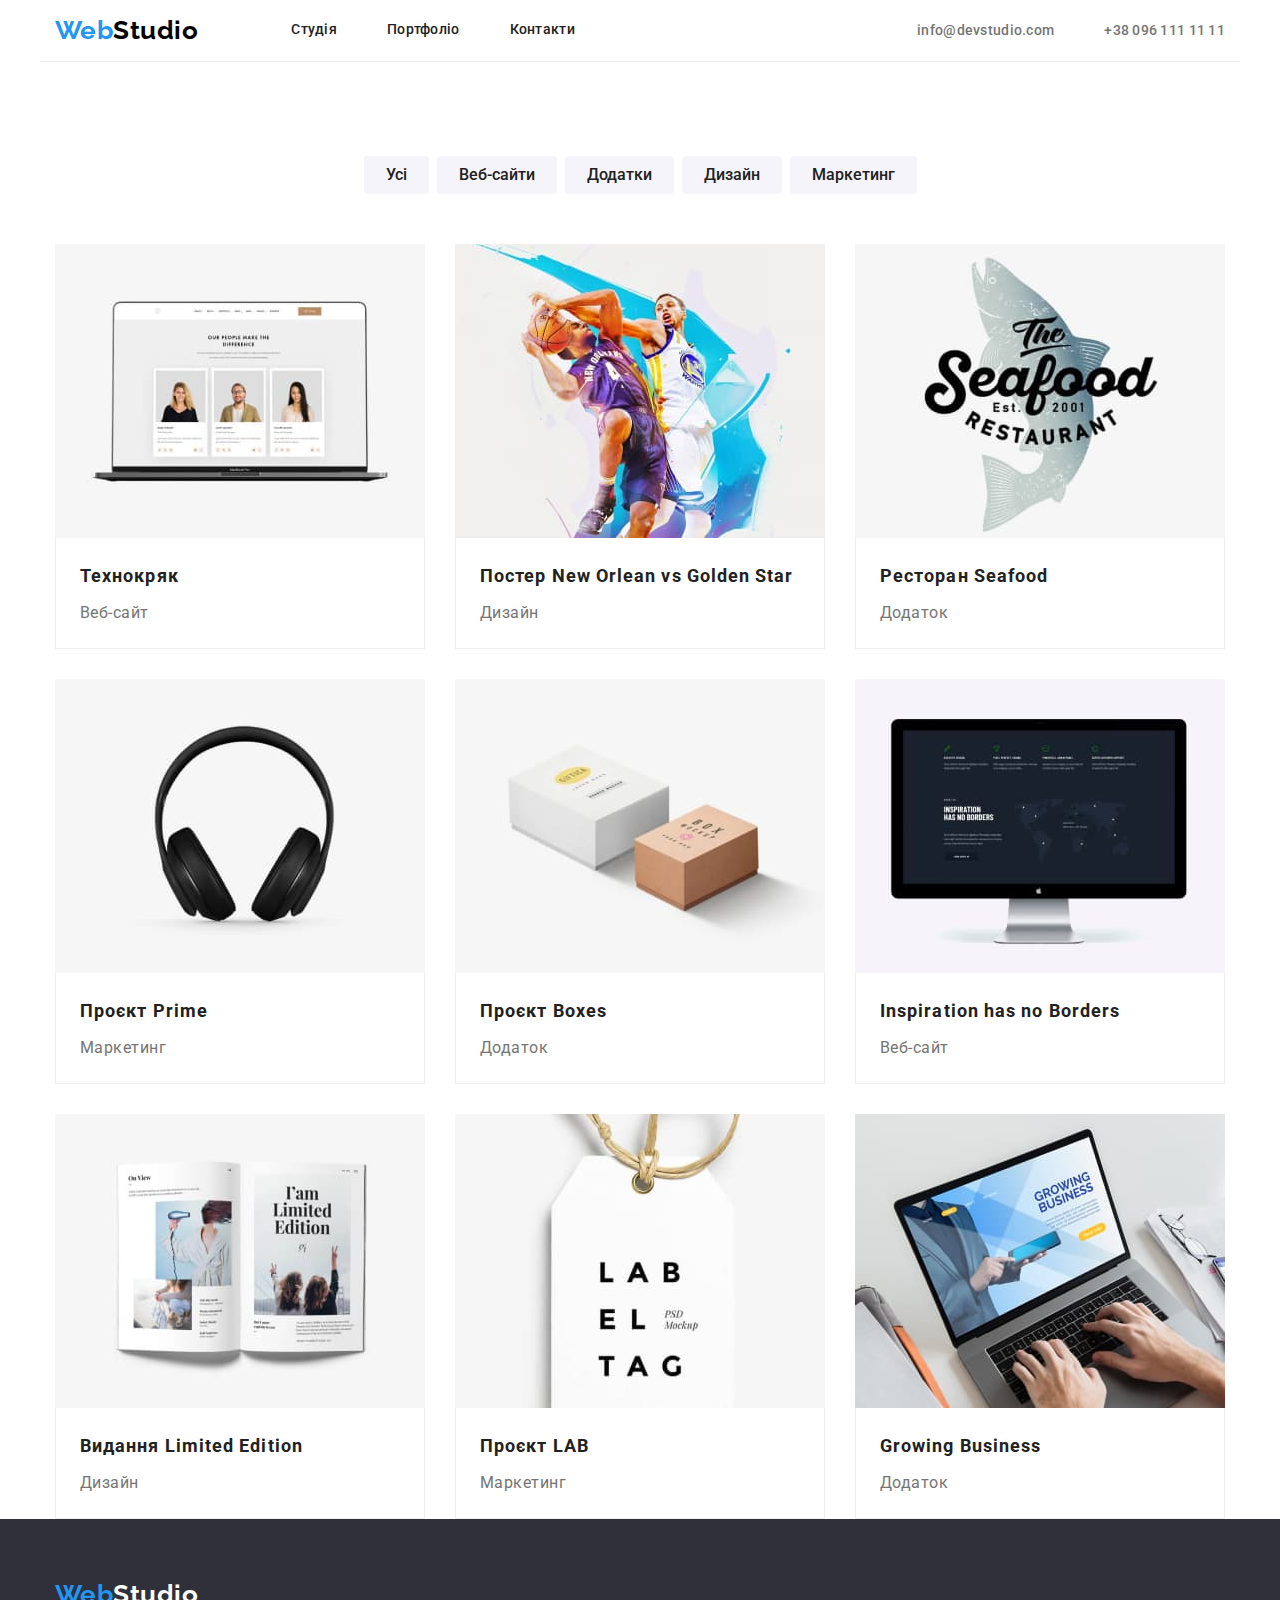
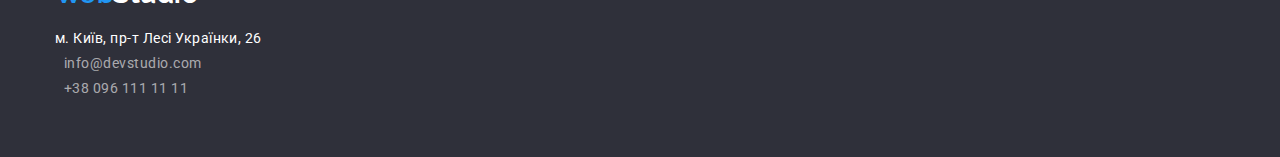
==== commit f64236a0: "finishted portfolio and css" ====
--- a/portfolio.html
+++ b/portfolio.html
@@ -34,75 +34,75 @@
         <h1 class="visually-hidden">Портфоліо</h1>
         <div class="container">
             <ul class="list-style-portfolio">
-            <li><button type="button" class="button-portfolio">Усі</button></li>
-            <li><button type="button" class="button-portfolio">Веб-сайти</button></li>
-            <li><button type="button" class="button-portfolio">Додатки</button></li>
-            <li><button type="button" class="button-portfolio">Дизайн</button></li>
-            <li><button type="button" class="button-portfolio">Маркетинг</button></li>
-        </ul></div>
-        <div class="container">
-        <ul class="list-style">
+            <li class="li-butttons"><button type="button" class="button-portfolio">Усі</button></li>
+            <li class="li-butttons"><button type="button" class="button-portfolio">Веб-сайти</button></li>
+            <li class="li-butttons"><button type="button" class="button-portfolio">Додатки</button></li>
+            <li class="li-butttons"><button type="button" class="button-portfolio">Дизайн</button></li>
+            <li class="li-butttons"><button type="button" class="button-portfolio">Маркетинг</button></li>
+        </ul>
+        
+        <ul class="list-style products">
             <li>
                 <a  href="" class="portfolio-link">
                     <img  src="./images/portfolio/portfolio-1.jpg" alt="ноутбук" width="370" height="294">
-                    <h2 class="title-portfolio">Технокряк</h2>
-                    <p> Веб-сайт</p>
+                   <div class="cards-product"><h2 class="title-portfolio">Технокряк</h2>
+                    <p > Веб-сайт</p></div> 
                 </a>
             </li>
             <li>
                 <a href="" class="portfolio-link">
                     <img src="./images/portfolio/portfolio-2.jpg" alt="дві людини" width="370" height="294">
-                    <h2 class="title-portfolio">Постер New Orlean vs Golden Star</h2>
-                    <p>Дизайн</p>
+                    <div class="cards-product"><h2 class="title-portfolio">Постер New Orlean vs Golden Star</h2>
+                    <p >Дизайн</p></div>
                 </a>
             </li>
             <li>
                 <a href="" class="portfolio-link">
                     <img  src="./images/portfolio/portfolio-3.jpg" alt="риба" width="370" height="294">
-                    <h2 class="title-portfolio">Ресторан Seafood</h2>
-                    <p>Додаток</p>
+                    <div class="cards-product"><h2 class="title-portfolio">Ресторан Seafood</h2>
+                    <p>Додаток</p></div>
                 </a>
             </li>
             <li>
                 <a href="" class="portfolio-link">
                     <img  src="./images/portfolio/portfolio-4.jpg" alt="наушники" width="370" height="294">
-                   <h2 class="title-portfolio">Проєкт Prime</h2>
-                    <p>Маркетинг</p>
+                <div class="cards-product"><h2 class="title-portfolio">Проєкт Prime</h2>
+                    <p>Маркетинг</p></div>
                 </a>
             </li>
             <li>
                 <a href="" class="portfolio-link">
                     <img  src="./images/portfolio/portfolio-5.jpg" alt="коробки" width="370" height="294">
-                    <h2 class="title-portfolio">Проєкт Boxes</h2>
-                    <p>Додаток</p>
+                    <div class="cards-product"><h2 class="title-portfolio">Проєкт Boxes</h2>
+                    <p>Додаток</p></div>
                 </a>
             </li>
             <li>
                 <a href="" class="portfolio-link">
                     <img  src="./images/portfolio/portfolio-6.jpg" alt="монітор" width="370" height="294">
-                    <h2 lang="en" class="title-portfolio">Inspiration has no Borders</h2>
-                    <p>Веб-сайт</p>
+                <div class="cards-product"> <h2 lang="en" class="title-portfolio">Inspiration has no Borders</h2>
+                    <p>Веб-сайт</p></div>
                 </a>
             </li>
             <li>
                 <a href="" class="portfolio-link">
                     <img  src="./images/portfolio/portfolio-7.jpg" alt="книга" width="370" height="294">
-                    <h2 lang="en" class="title-portfolio">Видання Limited Edition</h2>
-                    <p>Дизайн</p>
+                    <div class="cards-product"><h2 lang="en" class="title-portfolio">Видання Limited Edition</h2>
+                    <p>Дизайн</p></div>
                 </a>
             </li>
             <li>
                 <a href="" class="portfolio-link">
                     <img lass="img" src="./images/portfolio/portfolio-8.jpg" alt="ярлик" width="370" height="294">
-                    <h2 class="title-portfolio">Проєкт LAB</h2>
-                    <p>Маркетинг</p>
+                    <div class="cards-product"><h2 class="title-portfolio">Проєкт LAB</h2>
+                    <p>Маркетинг</p></div>
                 </a>
             </li>
             <li>
                 <a href="" class="portfolio-link">
                     <img src="./images/portfolio/portfolio-9.jpg" alt="друкує на ноутбуці" width="370" height="294">
-                    <h2 lang="en" class="title-portfolio">Growing Business</h2>
-                    <p>Додаток</p>
+                    <div class="cards-product"> <h2 lang="en" class="title-portfolio">Growing Business</h2>
+                    <p>Додаток</p></div>
                 </a>
             </li>
         </ul>
--- a/css/styles.css
+++ b/css/styles.css
@@ -16,6 +16,9 @@
     background-color: var(--white-color);
     letter-spacing: 0.03em;
 }
+p{
+    margin: var(--margin-none);
+}
 .head{
     background-color: var(--white-color);
     font-weight: 500;
@@ -27,7 +30,6 @@
     width: 1200px;
     padding-left: 15px;
     padding-right: 15px;
-    border: solid 3px tomato;
     align-items: center;
     margin-left: auto;
     margin-right: auto;
@@ -125,7 +127,7 @@
     letter-spacing: 0.06em;
     text-transform: uppercase;
     
-
+    margin-top: 200px;
     margin-left: auto;
     margin-right: auto;
     width: 696px;
@@ -143,6 +145,7 @@
     border: 0;
     border-radius: 4px;
     padding: 10px 32px;
+    margin-bottom: 200px;
 }
 .button:hover, .button:focus{
     background-color:#188CE8;
@@ -244,6 +247,7 @@
     color: var(--primary-text-color);
     font-size: 16px;
     line-height: 1.87;
+    margin: var(--margin-none);
 }
 .title-portfolio{
     font-weight: 700;
@@ -251,6 +255,12 @@
     line-height: 2;
     letter-spacing: 0.06em;
     color: var(--title-text-color);
+    margin: var(--margin-none);
+    margin-bottom: 4px;
+
+}
+.li-butttons+ .li-butttons{
+    margin-left: 8px;
 }
 .button-portfolio {
     font-family: 'Roboto', sans-serif;
@@ -263,6 +273,7 @@
 
     border-radius: 4px;
     border: 0px;
+    padding: 6px 22px;
 }
 .button-portfolio:hover,
 .button-portfolio:focus{
@@ -275,10 +286,27 @@
     display: flex;
     padding-left: 0px;
     padding-top: 94px;
+    justify-content: center;
     margin-bottom: var(--margin-none);
     margin-top: var(--margin-none);
     
 }
+.cards-product{
+    padding: 20px 24px;
+    width: 370px;
+    border-bottom: 1px solid #EEEEEE;
+    border-left: 1px solid #EEEEEE;
+    border-right: 1px solid #EEEEEE;
+}
+.products{
+    margin: var(--margin-none);
+    margin-top: 50px;
+    display: flex;
+    flex-wrap: wrap;
+    column-gap: var(--column-gap);
+    row-gap: var(--column-gap);
+}
+
 .footer{
     background-color: var(--second-background-color);
     color: var(--white-color);
@@ -312,7 +340,6 @@
     padding-right: 15px;
     padding-top: 60px;
     padding-bottom: 60px;
-    border: solid 3px tomato;
     align-items: center;
     margin-left: auto;
     margin-right: auto;
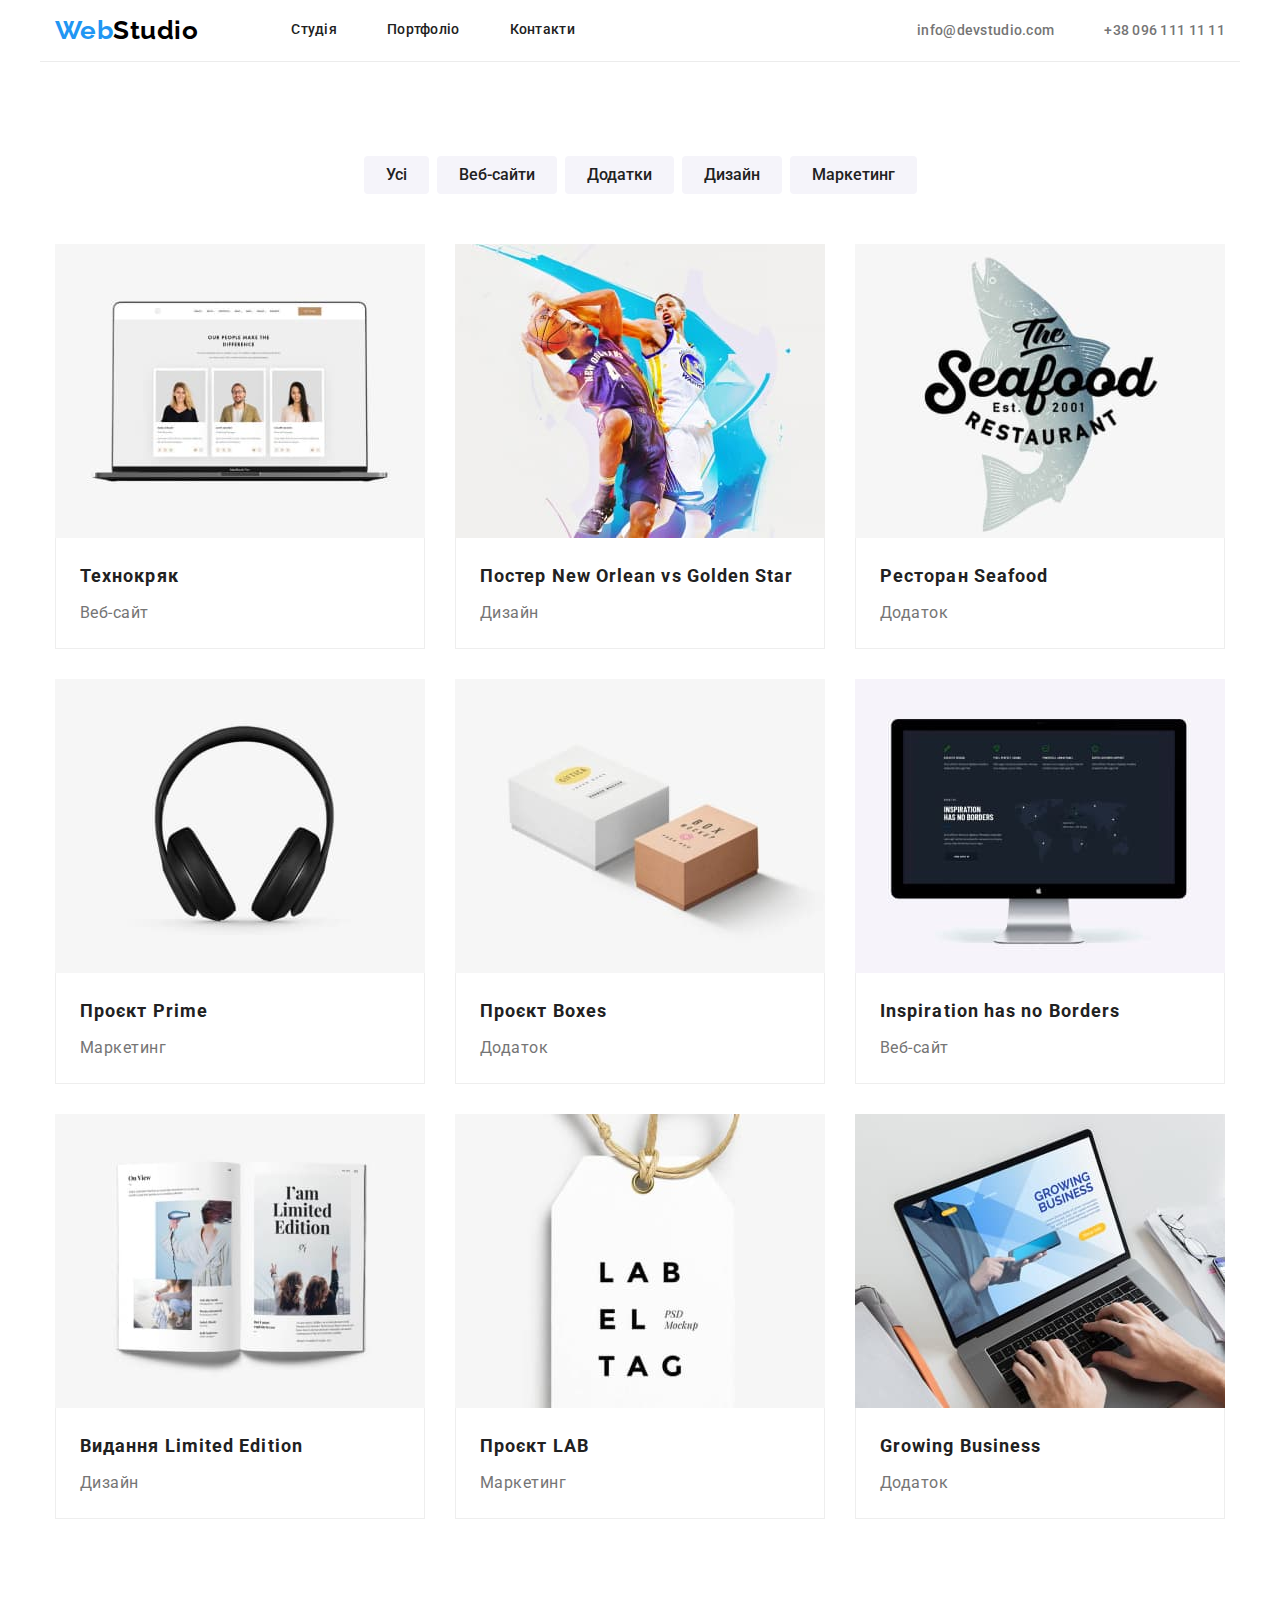
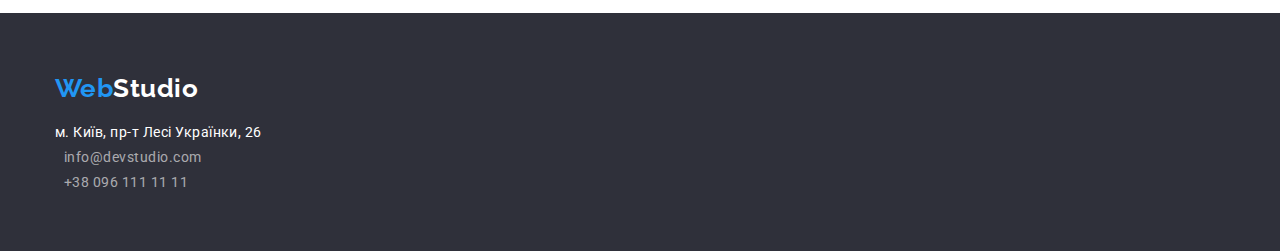
==== commit d88405f7: "finishted HW" ====
--- a/portfolio.html
+++ b/portfolio.html
@@ -11,7 +11,7 @@
     <link
         href="https://fonts.googleapis.com/css2?family=Montserrat:wght@400;700&family=Raleway:wght@700&family=Roboto:wght@400;500;700;900&display=swap"
         rel="stylesheet">
-        <link rel="stylesheet" href="https://cdn.jsdelivr.net/npm/modern-normalize@1.1.0/modern-normalize.min.css">
+    <link rel="stylesheet" href="https://cdn.jsdelivr.net/npm/modern-normalize@1.1.0/modern-normalize.min.css">
     <link rel="stylesheet" href="./css/styles.css">
 </head>
 
@@ -31,98 +31,122 @@
         </ul>
     </header>
     <main>
-        <h1 class="visually-hidden">Портфоліо</h1>
-        <div class="container">
-            <ul class="list-style-portfolio">
-            <li class="li-butttons"><button type="button" class="button-portfolio">Усі</button></li>
-            <li class="li-butttons"><button type="button" class="button-portfolio">Веб-сайти</button></li>
-            <li class="li-butttons"><button type="button" class="button-portfolio">Додатки</button></li>
-            <li class="li-butttons"><button type="button" class="button-portfolio">Дизайн</button></li>
-            <li class="li-butttons"><button type="button" class="button-portfolio">Маркетинг</button></li>
-        </ul>
-        
-        <ul class="list-style products">
-            <li>
-                <a  href="" class="portfolio-link">
-                    <img  src="./images/portfolio/portfolio-1.jpg" alt="ноутбук" width="370" height="294">
-                   <div class="cards-product"><h2 class="title-portfolio">Технокряк</h2>
-                    <p > Веб-сайт</p></div> 
-                </a>
-            </li>
-            <li>
-                <a href="" class="portfolio-link">
-                    <img src="./images/portfolio/portfolio-2.jpg" alt="дві людини" width="370" height="294">
-                    <div class="cards-product"><h2 class="title-portfolio">Постер New Orlean vs Golden Star</h2>
-                    <p >Дизайн</p></div>
-                </a>
-            </li>
-            <li>
-                <a href="" class="portfolio-link">
-                    <img  src="./images/portfolio/portfolio-3.jpg" alt="риба" width="370" height="294">
-                    <div class="cards-product"><h2 class="title-portfolio">Ресторан Seafood</h2>
-                    <p>Додаток</p></div>
-                </a>
-            </li>
-            <li>
-                <a href="" class="portfolio-link">
-                    <img  src="./images/portfolio/portfolio-4.jpg" alt="наушники" width="370" height="294">
-                <div class="cards-product"><h2 class="title-portfolio">Проєкт Prime</h2>
-                    <p>Маркетинг</p></div>
-                </a>
-            </li>
-            <li>
-                <a href="" class="portfolio-link">
-                    <img  src="./images/portfolio/portfolio-5.jpg" alt="коробки" width="370" height="294">
-                    <div class="cards-product"><h2 class="title-portfolio">Проєкт Boxes</h2>
-                    <p>Додаток</p></div>
-                </a>
-            </li>
-            <li>
-                <a href="" class="portfolio-link">
-                    <img  src="./images/portfolio/portfolio-6.jpg" alt="монітор" width="370" height="294">
-                <div class="cards-product"> <h2 lang="en" class="title-portfolio">Inspiration has no Borders</h2>
-                    <p>Веб-сайт</p></div>
-                </a>
-            </li>
-            <li>
-                <a href="" class="portfolio-link">
-                    <img  src="./images/portfolio/portfolio-7.jpg" alt="книга" width="370" height="294">
-                    <div class="cards-product"><h2 lang="en" class="title-portfolio">Видання Limited Edition</h2>
-                    <p>Дизайн</p></div>
-                </a>
-            </li>
-            <li>
-                <a href="" class="portfolio-link">
-                    <img lass="img" src="./images/portfolio/portfolio-8.jpg" alt="ярлик" width="370" height="294">
-                    <div class="cards-product"><h2 class="title-portfolio">Проєкт LAB</h2>
-                    <p>Маркетинг</p></div>
-                </a>
-            </li>
-            <li>
-                <a href="" class="portfolio-link">
-                    <img src="./images/portfolio/portfolio-9.jpg" alt="друкує на ноутбуці" width="370" height="294">
-                    <div class="cards-product"> <h2 lang="en" class="title-portfolio">Growing Business</h2>
-                    <p>Додаток</p></div>
-                </a>
-            </li>
-        </ul>
-    </div>
+        <section class="section">
+            <h1 class="visually-hidden">Портфоліо</h1>
+            <div class="container">
+                <ul class="list-style-portfolio">
+                    <li class="li-butttons"><button type="button" class="button-portfolio">Усі</button></li>
+                    <li class="li-butttons"><button type="button" class="button-portfolio">Веб-сайти</button></li>
+                    <li class="li-butttons"><button type="button" class="button-portfolio">Додатки</button></li>
+                    <li class="li-butttons"><button type="button" class="button-portfolio">Дизайн</button></li>
+                    <li class="li-butttons"><button type="button" class="button-portfolio">Маркетинг</button></li>
+                </ul>
+
+                <ul class="list-style products">
+                    <li>
+                        <a href="" class="portfolio-link">
+                            <img src="./images/portfolio/portfolio-1.jpg" alt="ноутбук" width="370" height="294">
+                            <div class="cards-product">
+                                <h2 class="title-portfolio">Технокряк</h2>
+                                <p> Веб-сайт</p>
+                            </div>
+                        </a>
+                    </li>
+                    <li>
+                        <a href="" class="portfolio-link">
+                            <img src="./images/portfolio/portfolio-2.jpg" alt="дві людини" width="370" height="294">
+                            <div class="cards-product">
+                                <h2 class="title-portfolio">Постер New Orlean vs Golden Star</h2>
+                                <p>Дизайн</p>
+                            </div>
+                        </a>
+                    </li>
+                    <li>
+                        <a href="" class="portfolio-link">
+                            <img src="./images/portfolio/portfolio-3.jpg" alt="риба" width="370" height="294">
+                            <div class="cards-product">
+                                <h2 class="title-portfolio">Ресторан Seafood</h2>
+                                <p>Додаток</p>
+                            </div>
+                        </a>
+                    </li>
+                    <li>
+                        <a href="" class="portfolio-link">
+                            <img src="./images/portfolio/portfolio-4.jpg" alt="наушники" width="370" height="294">
+                            <div class="cards-product">
+                                <h2 class="title-portfolio">Проєкт Prime</h2>
+                                <p>Маркетинг</p>
+                            </div>
+                        </a>
+                    </li>
+                    <li>
+                        <a href="" class="portfolio-link">
+                            <img src="./images/portfolio/portfolio-5.jpg" alt="коробки" width="370" height="294">
+                            <div class="cards-product">
+                                <h2 class="title-portfolio">Проєкт Boxes</h2>
+                                <p>Додаток</p>
+                            </div>
+                        </a>
+                    </li>
+                    <li>
+                        <a href="" class="portfolio-link">
+                            <img src="./images/portfolio/portfolio-6.jpg" alt="монітор" width="370" height="294">
+                            <div class="cards-product">
+                                <h2 lang="en" class="title-portfolio">Inspiration has no Borders</h2>
+                                <p>Веб-сайт</p>
+                            </div>
+                        </a>
+                    </li>
+                    <li>
+                        <a href="" class="portfolio-link">
+                            <img src="./images/portfolio/portfolio-7.jpg" alt="книга" width="370" height="294">
+                            <div class="cards-product">
+                                <h2 lang="en" class="title-portfolio">Видання Limited Edition</h2>
+                                <p>Дизайн</p>
+                            </div>
+                        </a>
+                    </li>
+                    <li>
+                        <a href="" class="portfolio-link">
+                            <img class="img" src="./images/portfolio/portfolio-8.jpg" alt="ярлик" width="370"
+                                height="294">
+                            <div class="cards-product">
+                                <h2 class="title-portfolio">Проєкт LAB</h2>
+                                <p>Маркетинг</p>
+                            </div>
+                        </a>
+                    </li>
+                    <li>
+                        <a href="" class="portfolio-link">
+                            <img src="./images/portfolio/portfolio-9.jpg" alt="друкує на ноутбуці" width="370"
+                                height="294">
+                            <div class="cards-product">
+                                <h2 lang="en" class="title-portfolio">Growing Business</h2>
+                                <p>Додаток</p>
+                            </div>
+                        </a>
+                    </li>
+                </ul>
+            </div>
+        </section>
     </main>
-<footer class="footer">
-    <div class="footer-container"> <a href="./index.html" class="footer-link link"> <span class="logo">
-                Web</span>Studio</a>
-        <address class="address">
-            <ul class="footer-styles">
-                <li class="footer-links"><a href="https://goo.gl/maps/CPtrU1FHBa2aNyZL9" target="_blank"
-                        rel="noopener noreferrer nofollow" class="link">м. Київ, пр-т Лесі Українки, 26</a></li>
-                <li class="footer-links"><a href="mailto:info@devstudio.com"
-                        class="mailto-link link">info@devstudio.com</a></li>
-                <li class="footer-links"><a href="tel:+380961111111" class="tel-link link">+38 096 111 11 11</a></li>
-    </div>
+    <footer class="footer">
+        <div class="footer-container"> <a href="./index.html" class="footer-link link"> <span class="logo">
+                    Web</span>Studio</a>
+            <address class="address">
+                <ul class="footer-styles">
+                    <li class="footer-links"><a href="https://goo.gl/maps/CPtrU1FHBa2aNyZL9" target="_blank"
+                            rel="noopener noreferrer nofollow" class="link">м. Київ, пр-т Лесі Українки, 26</a></li>
+                    <li class="footer-links"><a href="mailto:info@devstudio.com"
+                            class="mailto-link link">info@devstudio.com</a></li>
+                    <li class="footer-links"><a href="tel:+380961111111" class="tel-link link">+38 096 111 11 11</a>
+                    </li>
 
-    </ul>
-    </address>
-</footer>
+
+                </ul>
+            </address>
+        </div>
+    </footer>
 </body>
 
 </html>--- a/css/styles.css
+++ b/css/styles.css
@@ -180,10 +180,6 @@
     padding-bottom: 94px;
     column-gap: var(--column-gap);
 }
-.team{
-    padding-top: 94px;
-    padding-bottom: 94px;
-}
 .third-section{
 background-color: var(--second-body-color);    
 }
@@ -285,7 +281,6 @@
 
     display: flex;
     padding-left: 0px;
-    padding-top: 94px;
     justify-content: center;
     margin-bottom: var(--margin-none);
     margin-top: var(--margin-none);
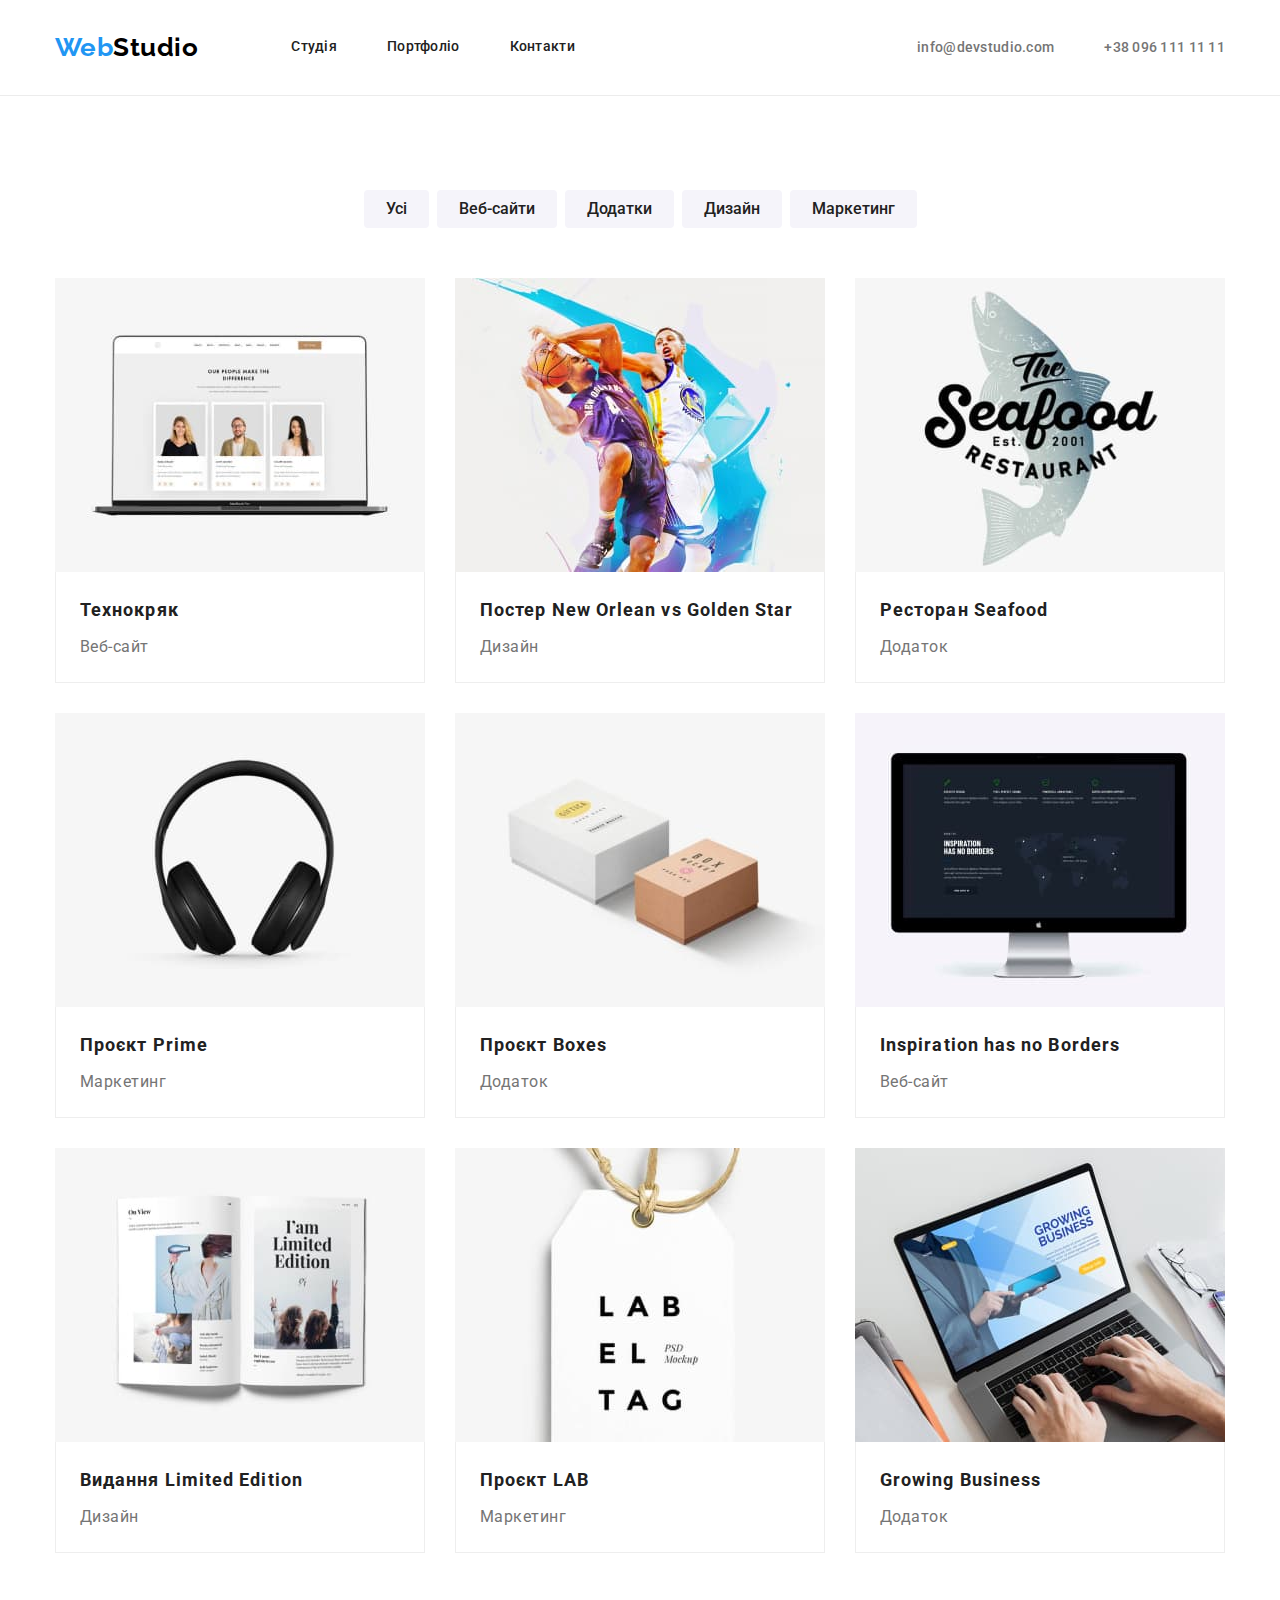
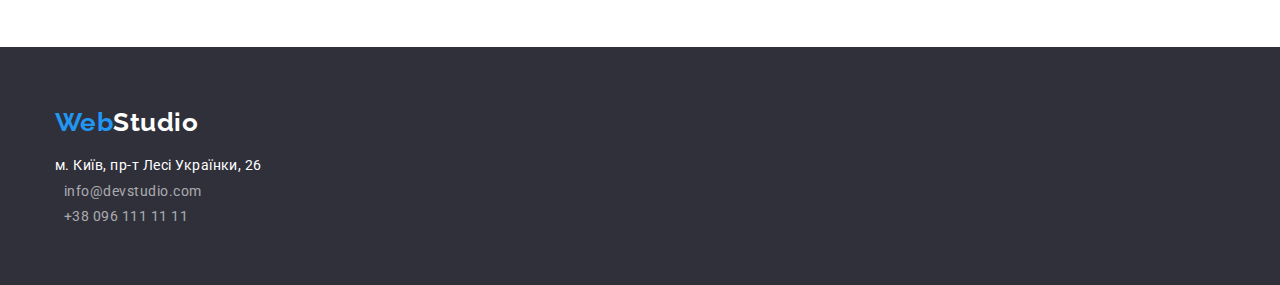
==== commit f6286404: "update" ====
--- a/portfolio.html
+++ b/portfolio.html
@@ -16,19 +16,20 @@
 </head>
 
 <body>
-    <header class="head container">
-        <a href="./index.html" class="link-logo link"> <span class="logo">Web</span>Studio</a>
-        <nav class="nav">
-            <ul class="list-style navigation">
-                <li class="nav-list"> <a href="./index.html" class="link"> Студія </a> </li>
-                <li class="nav-list"> <a href="./portfolio.html" class="link"> Портфоліо </a></li>
-                <li class="nav-list"> <a href="" class="link"> Контакти</a></li>
+    <header class="header">
+        <div class="container  head"><a href="./index.html" class="link-logo link"> <span class="logo">Web</span>Studio</a>
+            <nav class="nav">
+                <ul class="list-style navigation">
+                    <li class="nav-list"> <a href="./index.html" class="link"> Студія </a> </li>
+                    <li class="nav-list"> <a href="./portfolio.html" class="link"> Портфоліо </a></li>
+                    <li class="nav-list"> <a href="" class="link"> Контакти</a></li>
+                </ul>
+            </nav>
+            <ul class="list-style header-contacts">
+                <li class="contact"><a href="mailto:info@devstudio.com" class="link-header">info@devstudio.com</a></li>
+                <li class="contact"><a href="tel:+380961111111" class="link-header">+38 096 111 11 11</a></li>
             </ul>
-        </nav>
-        <ul class="list-style header">
-            <li class="contact"><a href="mailto:info@devstudio.com" class="link-header">info@devstudio.com</a></li>
-            <li class="contact"><a href="tel:+380961111111" class="link-header">+38 096 111 11 11</a></li>
-        </ul>
+        </div>
     </header>
     <main>
         <section class="section">
@@ -43,7 +44,7 @@
                 </ul>
 
                 <ul class="list-style products">
-                    <li>
+                    <li class="net">
                         <a href="" class="portfolio-link">
                             <img src="./images/portfolio/portfolio-1.jpg" alt="ноутбук" width="370" height="294">
                             <div class="cards-product">
@@ -52,7 +53,7 @@
                             </div>
                         </a>
                     </li>
-                    <li>
+                    <li class="net">
                         <a href="" class="portfolio-link">
                             <img src="./images/portfolio/portfolio-2.jpg" alt="дві людини" width="370" height="294">
                             <div class="cards-product">
@@ -61,7 +62,7 @@
                             </div>
                         </a>
                     </li>
-                    <li>
+                    <li class="net">
                         <a href="" class="portfolio-link">
                             <img src="./images/portfolio/portfolio-3.jpg" alt="риба" width="370" height="294">
                             <div class="cards-product">
@@ -70,7 +71,7 @@
                             </div>
                         </a>
                     </li>
-                    <li>
+                    <li class="net">
                         <a href="" class="portfolio-link">
                             <img src="./images/portfolio/portfolio-4.jpg" alt="наушники" width="370" height="294">
                             <div class="cards-product">
@@ -79,7 +80,7 @@
                             </div>
                         </a>
                     </li>
-                    <li>
+                    <li class="net">
                         <a href="" class="portfolio-link">
                             <img src="./images/portfolio/portfolio-5.jpg" alt="коробки" width="370" height="294">
                             <div class="cards-product">
@@ -88,7 +89,7 @@
                             </div>
                         </a>
                     </li>
-                    <li>
+                    <li class="net">
                         <a href="" class="portfolio-link">
                             <img src="./images/portfolio/portfolio-6.jpg" alt="монітор" width="370" height="294">
                             <div class="cards-product">
@@ -97,7 +98,7 @@
                             </div>
                         </a>
                     </li>
-                    <li>
+                    <li class="net">
                         <a href="" class="portfolio-link">
                             <img src="./images/portfolio/portfolio-7.jpg" alt="книга" width="370" height="294">
                             <div class="cards-product">
@@ -106,7 +107,7 @@
                             </div>
                         </a>
                     </li>
-                    <li>
+                    <li class="net">
                         <a href="" class="portfolio-link">
                             <img class="img" src="./images/portfolio/portfolio-8.jpg" alt="ярлик" width="370"
                                 height="294">
@@ -116,7 +117,7 @@
                             </div>
                         </a>
                     </li>
-                    <li>
+                    <li class="net">
                         <a href="" class="portfolio-link">
                             <img src="./images/portfolio/portfolio-9.jpg" alt="друкує на ноутбуці" width="370"
                                 height="294">
@@ -130,23 +131,21 @@
             </div>
         </section>
     </main>
-    <footer class="footer">
-        <div class="footer-container"> <a href="./index.html" class="footer-link link"> <span class="logo">
-                    Web</span>Studio</a>
-            <address class="address">
-                <ul class="footer-styles">
-                    <li class="footer-links"><a href="https://goo.gl/maps/CPtrU1FHBa2aNyZL9" target="_blank"
-                            rel="noopener noreferrer nofollow" class="link">м. Київ, пр-т Лесі Українки, 26</a></li>
-                    <li class="footer-links"><a href="mailto:info@devstudio.com"
-                            class="mailto-link link">info@devstudio.com</a></li>
-                    <li class="footer-links"><a href="tel:+380961111111" class="tel-link link">+38 096 111 11 11</a>
-                    </li>
-
-
-                </ul>
-            </address>
-        </div>
-    </footer>
+<footer class="footer">
+    <div class="container"> <a href="./index.html" class="footer-link link"> <span class="logo">
+                Web</span>Studio</a>
+        <address class="address">
+            <ul class="footer-styles">
+                <li class="footer-links"><a href="https://goo.gl/maps/CPtrU1FHBa2aNyZL9" target="_blank"
+                        rel="noopener noreferrer nofollow" class="link">м. Київ, пр-т Лесі Українки, 26</a></li>
+                <li class="footer-links"><a href="mailto:info@devstudio.com"
+                        class="mailto-link link">info@devstudio.com</a></li>
+                <li class="footer-links"><a href="tel:+380961111111" class="tel-link link">+38 096 111 11 11</a>
+                </li>
+            </ul>
+        </address>
+    </div>
+</footer>
 </body>
 
 </html>--- a/css/styles.css
+++ b/css/styles.css
@@ -9,6 +9,7 @@
     --black-color: #000000;
     --column-gap: 30px;
     --margin-none: 0px;
+   
 }
 body{
     font-family: 'Roboto', sans-serif;
@@ -19,13 +20,14 @@
 p{
     margin: var(--margin-none);
 }
+.header{
+    background-color: var(--white-color);
+    font-weight: 500;
+    border-bottom: solid 1px #ECECEC;
+
+}
 .head{
-    background-color: var(--white-color);
-    font-weight: 500;
-    border-bottom: solid 1px #ECECEC;
-
-    display: flex;
-}
+    display: flex;}
 .container{
     width: 1200px;
     padding-left: 15px;
@@ -39,6 +41,9 @@
     max-width: 100%;
     height: auto;
 }
+h1,h2,h3,h4,h5,h6{
+    margin: var(--margin-none);
+}
 .section{
     padding-top: 94px;
     padding-bottom: 94px;
@@ -49,9 +54,10 @@
     font-size: 14px;
     line-height: 1.14;
     letter-spacing: 0.02em;
-
-}
-.header{
+    font-weight: 500;
+
+}
+.header-contacts{
     display: flex;
     padding: 0px;
     margin: var(--margin-none);
@@ -70,8 +76,8 @@
 .link{
     text-decoration: none;
     color:inherit;
-    padding-top: 15px;
-    padding-bottom: 15px;
+    padding-top: 32px;
+    padding-bottom: 32px;
 }
 .link:hover{
     color: var(--accent-color);
@@ -113,9 +119,10 @@
 }
 .hero{
     background-color: var(--second-background-color);
-    display: flex;
     flex-direction: column;
     text-align: center;
+    padding-top: 200px;
+    padding-bottom: 200px;
     
     
 }
@@ -127,7 +134,7 @@
     letter-spacing: 0.06em;
     text-transform: uppercase;
     
-    margin-top: 200px;
+    
     margin-left: auto;
     margin-right: auto;
     width: 696px;
@@ -145,7 +152,7 @@
     border: 0;
     border-radius: 4px;
     padding: 10px 32px;
-    margin-bottom: 200px;
+    
 }
 .button:hover, .button:focus{
     background-color:#188CE8;
@@ -162,13 +169,19 @@
     clip-path: inset(50%);
     margin: -1px;}
 .text{
+    
     font-size: 14px;
     line-height: 1.17;
     margin: var(--margin-none);
 }
-.benefits+ .benefits{
-margin-left: 30px;
-}
+.benefits{
+    width: calc((100%-90px)/4);
+    margin-right: 30px;
+}
+.benefits :nth-last-child(4n){
+    margin-right: 0px;
+}
+
 .first-section{
     display: flex;
     margin: var(--margin-none);
@@ -176,11 +189,9 @@
 .photo-cards{
     display: flex;
     margin:var(--margin-none);
-    margin-top: 50px;
-    padding-bottom: 94px;
     column-gap: var(--column-gap);
 }
-.third-section{
+.backgrond{
 background-color: var(--second-body-color);    
 }
 .titles-team{
@@ -197,12 +208,13 @@
    
     display: flex;
     margin: var(--margin-none);
-    margin-top: 50px;
+   
     column-gap: var(--column-gap);
 
     
 }
 .team-elements{
+    
     background-color: var(--white-color);
     border-radius: 0px 0px 4px 4px;
     box-shadow: 0px 1px 3px rgba(0, 0, 0, 0.12), 0px 1px 1px rgba(0, 0, 0, 0.14), 0px 2px 1px rgba(0, 0, 0, 0.2);
@@ -225,6 +237,7 @@
     font-size: 36px;
     line-height: 1.16;
     margin: var(--margin-none);
+    margin-bottom: 50px;
 
     text-align: center;
 }
@@ -298,16 +311,24 @@
     margin-top: 50px;
     display: flex;
     flex-wrap: wrap;
-    column-gap: var(--column-gap);
     row-gap: var(--column-gap);
 }
+.net{
+    width: calc((100% - 60px)/ 3);
+    margin-right: var(--column-gap);
+}
+.net:nth-child(3n){
+    margin-right: var(--margin-none);
+}
+
 
 .footer{
     background-color: var(--second-background-color);
     color: var(--white-color);
     font-size: 14px;
     line-height: 1.17;
-    
+    padding-top: 60px;
+    padding-bottom: 60px;
 
 }
 .mailto-link,
@@ -326,18 +347,7 @@
     font-weight: 700;
     font-size: 26px;
     line-height: 1.19;
-    padding-bottom: 0px;
-    
-}
-.footer-container{
-    width: 1200px;
-    padding-left: 15px;
-    padding-right: 15px;
-    padding-top: 60px;
-    padding-bottom: 60px;
-    align-items: center;
-    margin-left: auto;
-    margin-right: auto;
+    
 }
 .footer-styles{
     list-style: none;
@@ -345,8 +355,8 @@
     margin: 0px;
 }
 
-.footer-links +.footer-links{
-    margin-top: 9px;
-    
-    
-}+.footer-links:not(:last-child){ 
+margin-bottom: 9px;
+}
+   
+    
